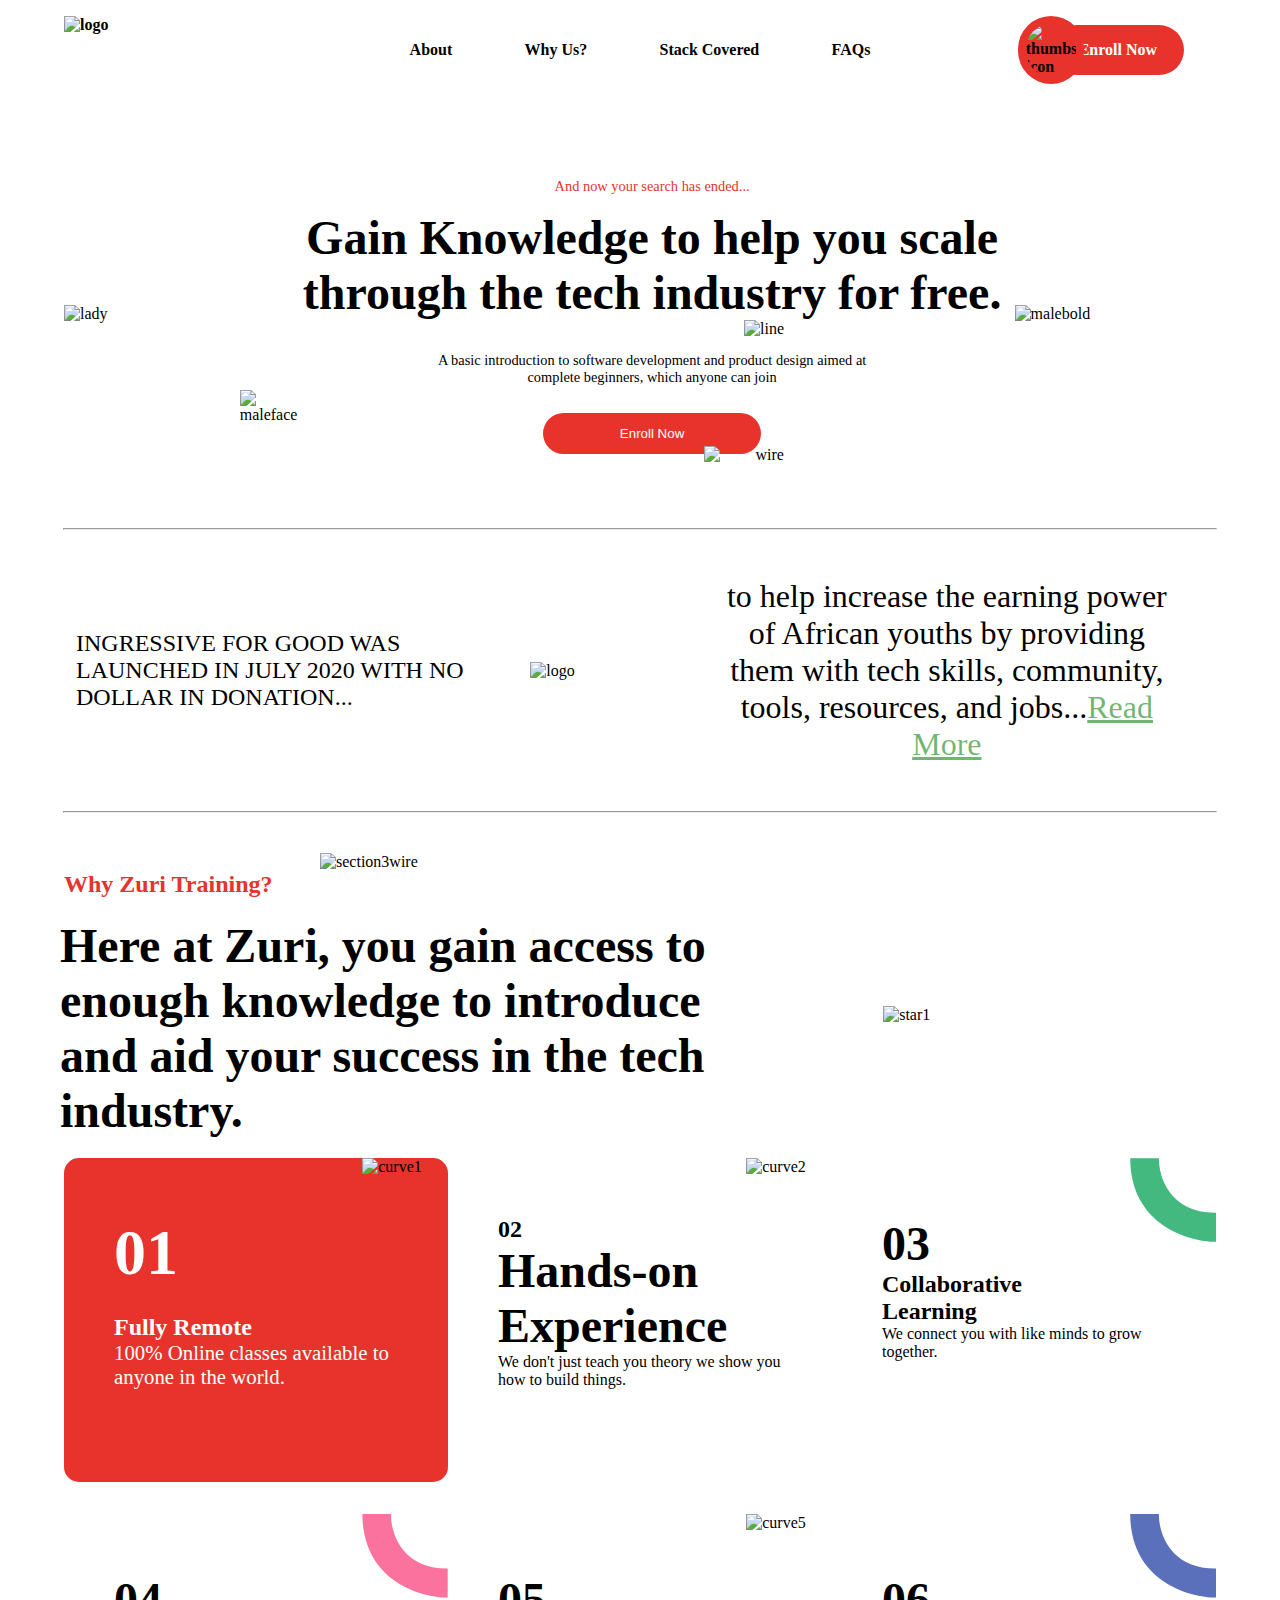
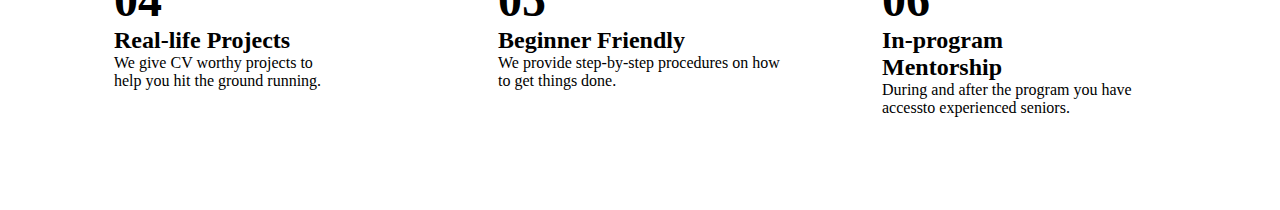
==== index.html @ b6eceb42 "modified folder structure" ====
<!DOCTYPE html>

<head>
    <title>Landing page</title>
    <link rel="stylesheet" href="style.css" />
</head>

<body>

    <header class="intro">
        <img src="logo.svg" alt="logo" class="zurilogo">
        <ul>
            <li>About</li>
            <li>Why Us?</li>
            <li>Stack Covered</li>
            <li>FAQs</li>
        </ul>

        <div class="but">
            <img src="thumbs.png" alt="thumbsup icon" class="thumbs">
            <a href="#">Enroll Now </a>
        </div>
    </header>
    <main>
        <div class="part2">
            <img src="./lady1.jpg" alt="lady" class="lady">
            <div class="mid2">
                <p class="p1">And now your search has ended...</p>
                <h1>Gain Knowledge to help you scale through the tech industry for free.</h1>
                <img src="line.svg" alt="line" class="line">
                <p>A basic introduction to software development and product design aimed at complete beginners, which
                    anyone can join</p>
                <button>Enroll Now</button>
                <div class="mid3">
                    <img src="./maleface.svg" alt="maleface" class="face">
                    <img src="./section1wire.svg" alt="wire" class="sect1wire">
                </div>
            </div>

            <img src="../malebold1.jpg" alt="malebold" class="male">
        </div>
    </main>

    <section>
        <div class="part3">
            <hr>
            <div class="mid4">
                <p class="Ingressive">Ingressive for good was launched in July 2020 with no dollar in donation... </p>
                <img src="./ingresive.jpg" alt="logo" class="logo">
                <p class="para">to help increase the earning power of African youths by providing them with tech skills,
                    community, tools, resources, and jobs...<a href="#">Read More</a></p>
            </div>
            <hr>
        </div>

    </section class="sec3">
    <img src="./section3wire.svg" alt="section3wire" class="sec3wire">
    <div class="why">
        <div class="head">
            <h2>Why Zuri Training?</h2>
            <h1>Here at Zuri, you gain access to enough knowledge to introduce and aid your success in the tech
                industry.
        </div>

        <img src="./Star.jpg" alt="star1" class="star">
    </div>


    <div class="card">
        <div class="card1">
                <img src="./curve1.png" alt="curve1" class="curve">
                <div class="container1">
                    <h1><b>01</b></h1>
                    <h2>Fully Remote</h2>
                    <p>100% Online classes available to anyone in the world.</p>
                </div>
        </div>


        <div class="card2">
            <div>
                <img src="./curve.svg" alt="curve2" class="curve">
                <div class="container">
                    <h2><b>02</b></h2>
                    <h1>Hands-on Experience</h1>
                    <p>We don't just teach you theory we show you how to build things.
                </div>
            </div>
        </div>

        <div class="card3">
            <div>
                <div>
                    <img src="./curve3.svg" alt="curve3" class="curve3" >
                   <div>
                       <div class="container">
                           <h1><b>03</b></h1>
                           <h2>Collaborative Learning</h2>
                           <p>We connect you with like minds to grow together.</p>
                       </div> 
                   </div>
                </div>
            </div>
        </div>
    </div>

    <div class="cards">
        <div class="card4">
            <div>
                <img src="./curve4.svg" alt="curve4" class="curve4" >
                <div class="container">
                    <h1><b>04</b></h1>
                    <h2>Real-life Projects </h2>
                    <p>We give CV worthy projects to help you hit the ground running.</p>
                </div>
            </div>
        </div>

        <div class="card5">
            <div>
                <img src="./curve5.svg" alt="curve5" class="curve5">
                <div class="container">
                    <h1><b>05</b></h1>
                    <h2>Beginner Friendly</h2>
                    <p>We provide step-by-step procedures on how to get things done.</p>
            </div>
            </div>
        </div>
        <div class="card6">
            <div>
                <img src="./curve6.svg" alt="curve6" class="curve6">
                <div class="container">
                    <h1><b>06</b></h1>
                    <h2>In-program Mentorship</h2>
                    <p>During and after the program you have accessto experienced seniors.
                </div>
            </div>
        </div>
    </div>
    </section>
</body>
</html>
---- style.css ----
* {
    margin: 0;
    padding: 0;
}

@font-face {
    font-family: graphik;
    src: url(./font/GraphikLight.otf);

}

@font-face {
    font-family: graphikbold;
    src: url(./font/GraphikMedium.otf);
}



body {
    font-family: graphik;
}


.intro {
    width: 90%;
    margin: auto;
    display: flex;
    justify-content: space-between;
    padding: 1em;
    font-weight: 900;
}

.zurilogo {
    width: 20%;
}

.intro ul {
    width: 40%;
    list-style-type: none;
    display: flex;
    justify-content: space-between;
    margin: auto;

}

.but {
    width: 20%;
    display: flex;
}

.but img {
    width: 50px;
    background-color: #E7332B;
    border-radius: 40px;
    padding: 0.5em;
    margin: auto;
    margin-right: -4em;
    z-index: 1;
}


.thumbs {
    width: 20%;
}

.but a {
    width: 100px;
    margin: auto;
    text-decoration: none;
    background-color: #E7332B;
    color: white;
    border-radius: 30px;
    padding: 1em;
    text-align: center;
}

main {
    width: 90%;
    margin: auto;
}

.part2 {
    width: 100%;
    display: flex;
    justify-content: space-between;
    padding-top: 4em;


}

.lady {
    width: 28%;
    margin: auto;
}

.mid2 {
    width: 90%;
    font-family: graphik;
    font-weight: 100;
    text-align: center;
    margin: auto;
}

.mid2 .p1 {
    color: #E7332B;
    margin-bottom: 1em;
}

h1 {
    font-family: graphikbold;
    font-size: 3em;

}

.mid2 .line {
    width: 30%;
    margin-left: 14em;
}

.mid2 p {
    width: 60%;
    margin: auto;
    margin-top: 1em;
    font-size: 90%;

}

.face {
    width: 10%;
}

.mid3 {
    width: 80%;
    display: flex;
    justify-content: space-between;
    margin-left: -50px;
    margin-right: 50px;
    margin-top: -4em;

}

button {
    width: 30%;
    padding: 1em;
    background-color: #E7332B;
    border: none;
    color: white;
    border-radius: 2em;
    margin-top: 2em;
}

.sect1wire {
    width: 20%;
    margin-left: -3em;
    margin-top: 3.5em;

}

.male {
    width: 25%;
    margin: auto;
}

.part3 {
    width: 100%;
    margin-top: 4em;
}

hr {
    width: 90%;
    margin: auto;
    color: rgba(128, 128, 128, 0.788);
}

.part3 .mid4 {
    width: 90%;
    display: flex;
    justify-content: space-between;
    margin: auto;
}

.Ingressive {
    width: 60%;
    text-transform: uppercase;
    font-family: graphikbold;
    font-size: 1.5em;
    margin-top: 2em;
    padding: 0.5em;
    margin: auto;
}

.logo {
    width: 20%;
    margin: auto;
}

.mid4 .para {
    width: 60%;
    font-family: graphiklight;
    font-size: 2em;
    margin-top: 2em;
    margin: auto;
    text-align: center;
    padding: 1.5em;

}

.mid4 a {
    color: rgba(0, 128, 0, 0.568);
}

.sec3 {
    width: 90%;
    margin: auto;
}

.sec3wire {
    width: 9%;
    margin-left: 20em;
    margin-top: 2.5em;
}

.why {
    width: 90%;
    display: flex;
    justify-content: space-between;
    margin: auto;
}

.head {
    width: 85%;
}

.head h2 {
    color: #E7332B;
    margin: auto;

}

.head h1 {
    width: 68%;
    margin: auto;
    margin-left: -0.5em;
    padding: 20px;
    font-size: 300%;
    font-family: graphikbold;

}

.star {
    width: 15%;
    margin: auto;
    margin-left: -15em;
    padding: 5em;
}

.card {
    width: 90%;
    margin: auto;
    display: flex;
    justify-content: space-between;
    border: none;
    background: rgb(255, 253, 245) linear-gradient 180deg, rgba(255, 244, 240, 0), #fff4f0 17.19%, #fff4f0 84.37%, rgba(255, 244, 240, 0);
}

/* .card > div{
    width:40%;
    padding:1em;
}
 */
 
.card img {
    width: 30%;
    float: right;
    position: relative; 
    top:-58px;
    right:-48px;
}

.card1 {
    width: 30%;
    border: 1px solid black;
    background-color: #E7332B;
    border-radius: 15px;
    border: none;
    padding:58px 48px 93px 50px;

}

.card2 {
    width: 30%;
    border: 1px solid black;
    background-color: white;
    border-radius: 15px;
    border: none;
    padding:58px 48px 93px 50px;


}

.card3 {
    width: 30%;
    border: 1px solid black;
    background-color: white;
    border-radius: 15px;
    border: none;
    padding:58px 48px 93px 50px;



}

.cards{
    width: 90%;
    margin: auto;
    margin-top: 2em;
    display: flex;
    justify-content: space-between;
    border: none;
    background: rgb(255, 253, 245) linear-gradient 180deg, rgba(255, 244, 240, 0), #fff4f0 17.19%, #fff4f0 84.37%, rgba(255, 244, 240, 0);
}

.cards img {
    width: 30%;
    float: right;
    position: relative; 
    top:-58px;
    right:-48px;
}

.card4 {
    width: 30%;
    border: 1px solid black;
    background-color: white;
    border-radius: 15px;
    border: none;
    padding:58px 48px 93px 50px;
}

.card5 {
    width: 30%;
    border: 1px solid black;
    background-color: white;
    border-radius: 15px;
    border: none;
    padding:58px 48px 93px 50px;

}

.card6 {
    width: 30%;
    border: 1px solid black;
    background-color: white;
    border-radius: 15px;
    border: none;
    padding:58px 48px 93px 50px;

}


.container1 {
    color: white;
}

.container1 h1 {
    font-size: 4em;
    margin: auto;
}

.container1 h2 {
    margin-top: 1em;
}

.container1 p {
    font-family:graphikmedium;
    margin-top:1em;
    font-size: 1.3em;
    margin: auto;
}
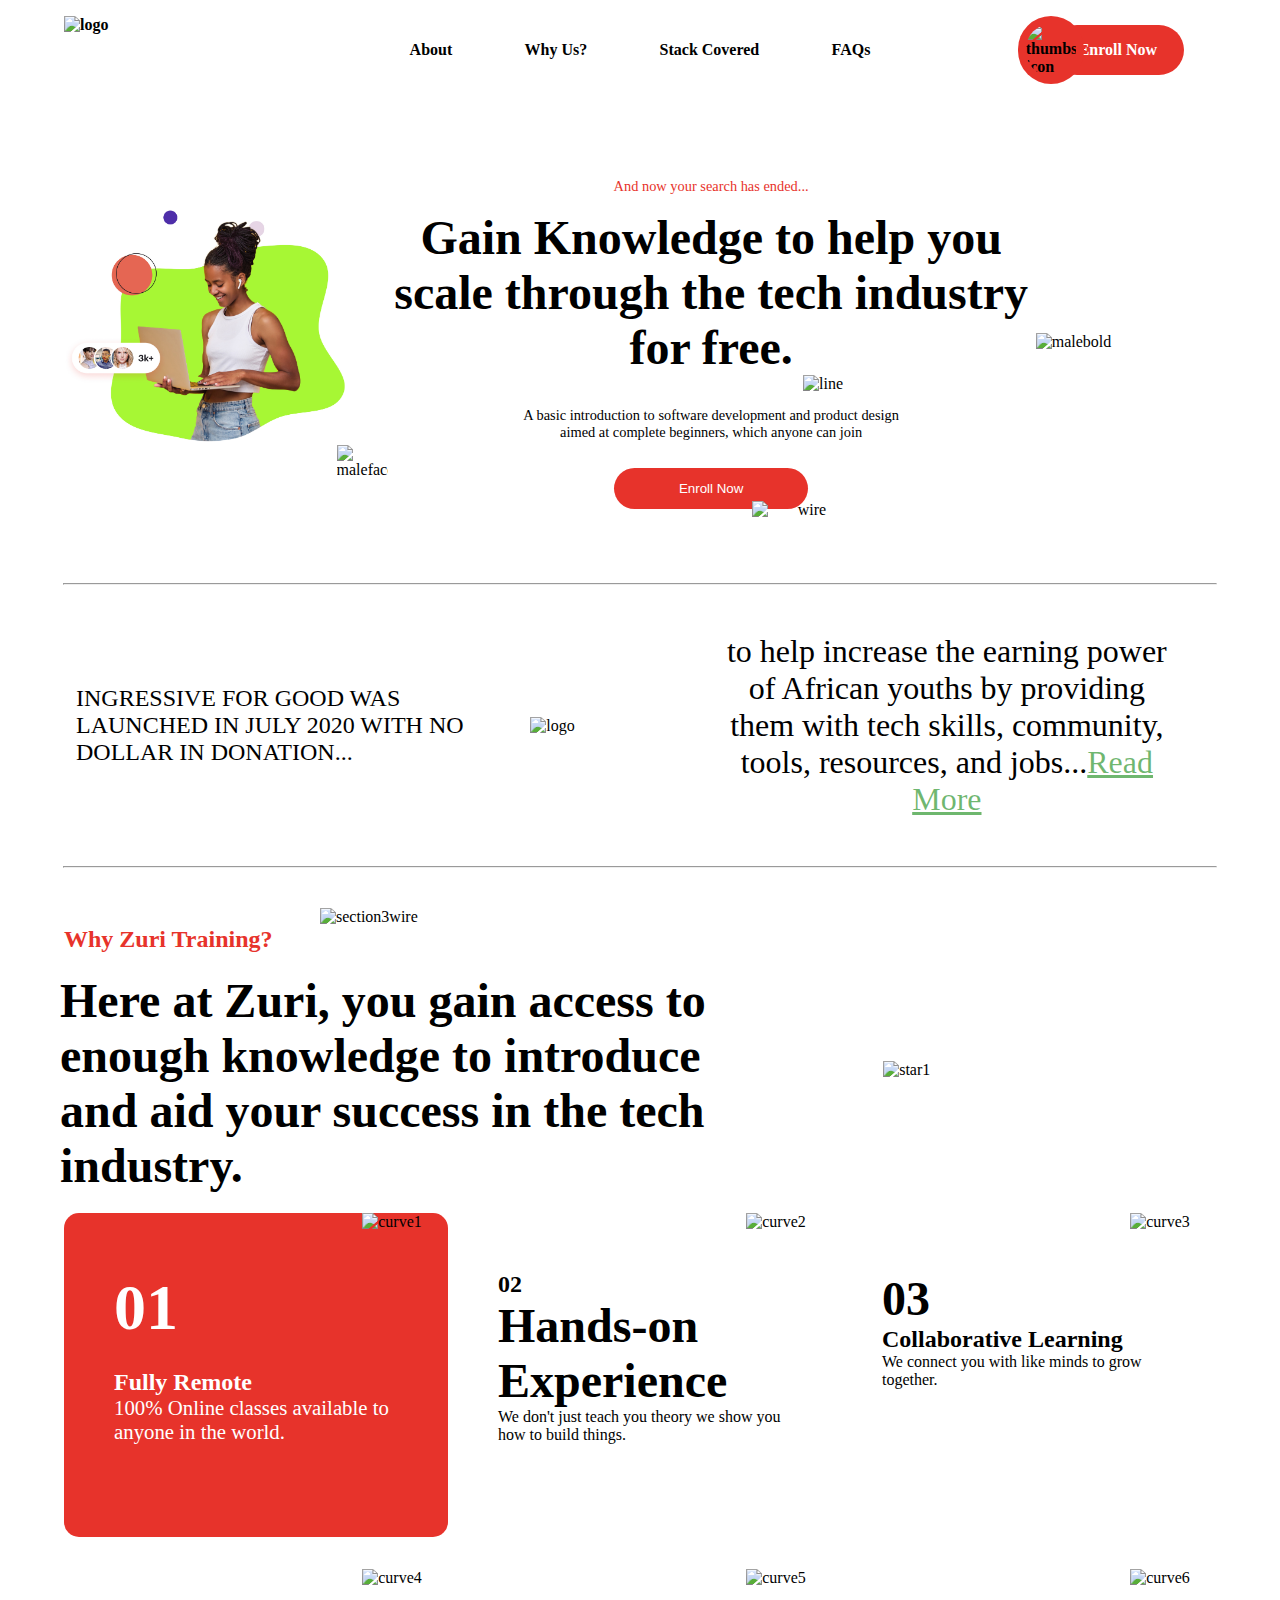
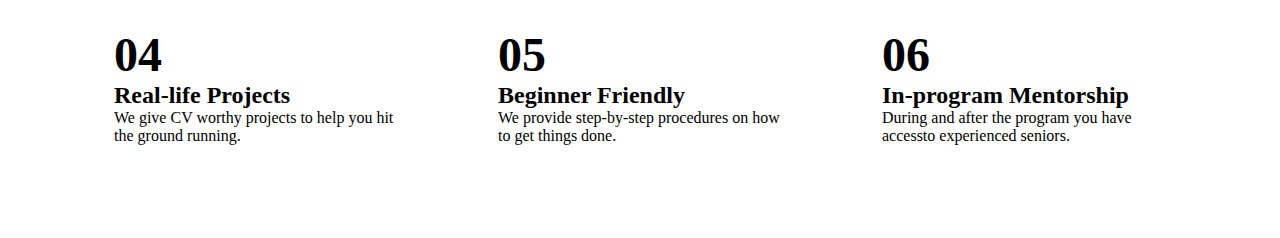
==== commit 657edac4: "edited file structure" ====
--- a/index.html
+++ b/index.html
@@ -8,7 +8,7 @@
 <body>
 
     <header class="intro">
-        <img src="logo.svg" alt="logo" class="zurilogo">
+        <img src="./zuri_files/logo.svg" alt="logo" class="zurilogo">
         <ul>
             <li>About</li>
             <li>Why Us?</li>
@@ -17,27 +17,27 @@
         </ul>
 
         <div class="but">
-            <img src="thumbs.png" alt="thumbsup icon" class="thumbs">
+            <img src="/zuri_files/thumbs.png" alt="thumbsup icon" class="thumbs">
             <a href="#">Enroll Now </a>
         </div>
     </header>
     <main>
         <div class="part2">
-            <img src="./lady1.jpg" alt="lady" class="lady">
+            <img src="./Zuri_files/lady1.jpg" alt="lady" class="lady">
             <div class="mid2">
                 <p class="p1">And now your search has ended...</p>
                 <h1>Gain Knowledge to help you scale through the tech industry for free.</h1>
-                <img src="line.svg" alt="line" class="line">
+                <img src="./zuri_files/line.svg" alt="line" class="line">
                 <p>A basic introduction to software development and product design aimed at complete beginners, which
                     anyone can join</p>
                 <button>Enroll Now</button>
                 <div class="mid3">
-                    <img src="./maleface.svg" alt="maleface" class="face">
-                    <img src="./section1wire.svg" alt="wire" class="sect1wire">
+                    <img src="./zuri_files/maleface.svg" alt="maleface" class="face">
+                    <img src="./zuri_files/section1wire.svg" alt="wire" class="sect1wire">
                 </div>
             </div>
 
-            <img src="../malebold1.jpg" alt="malebold" class="male">
+            <img src="./zuri_files/malebold1.jpg" alt="malebold" class="male">
         </div>
     </main>
 
@@ -46,7 +46,7 @@
             <hr>
             <div class="mid4">
                 <p class="Ingressive">Ingressive for good was launched in July 2020 with no dollar in donation... </p>
-                <img src="./ingresive.jpg" alt="logo" class="logo">
+                <img src="./zuri_files/ingresive.jpg" alt="logo" class="logo">
                 <p class="para">to help increase the earning power of African youths by providing them with tech skills,
                     community, tools, resources, and jobs...<a href="#">Read More</a></p>
             </div>
@@ -54,7 +54,7 @@
         </div>
 
     </section class="sec3">
-    <img src="./section3wire.svg" alt="section3wire" class="sec3wire">
+    <img src="./zuri_files/section3wire.svg" alt="section3wire" class="sec3wire">
     <div class="why">
         <div class="head">
             <h2>Why Zuri Training?</h2>
@@ -62,13 +62,13 @@
                 industry.
         </div>
 
-        <img src="./Star.jpg" alt="star1" class="star">
+        <img src="./zuri_files/Star.jpg" alt="star1" class="star">
     </div>
 
 
     <div class="card">
         <div class="card1">
-                <img src="./curve1.png" alt="curve1" class="curve">
+                <img src="./zuri_files/curve1.png" alt="curve1" class="curve">
                 <div class="container1">
                     <h1><b>01</b></h1>
                     <h2>Fully Remote</h2>
@@ -79,7 +79,7 @@
 
         <div class="card2">
             <div>
-                <img src="./curve.svg" alt="curve2" class="curve">
+                <img src="./zuri_files/curve.svg" alt="curve2" class="curve">
                 <div class="container">
                     <h2><b>02</b></h2>
                     <h1>Hands-on Experience</h1>
@@ -91,7 +91,7 @@
         <div class="card3">
             <div>
                 <div>
-                    <img src="./curve3.svg" alt="curve3" class="curve3" >
+                    <img src="./zuri_files/curve3.svg" alt="curve3" class="curve3" >
                    <div>
                        <div class="container">
                            <h1><b>03</b></h1>
@@ -107,7 +107,7 @@
     <div class="cards">
         <div class="card4">
             <div>
-                <img src="./curve4.svg" alt="curve4" class="curve4" >
+                <img src="./zuri_files/curve4.svg" alt="curve4" class="curve4" >
                 <div class="container">
                     <h1><b>04</b></h1>
                     <h2>Real-life Projects </h2>
@@ -118,7 +118,7 @@
 
         <div class="card5">
             <div>
-                <img src="./curve5.svg" alt="curve5" class="curve5">
+                <img src="./zuri_files/curve5.svg" alt="curve5" class="curve5">
                 <div class="container">
                     <h1><b>05</b></h1>
                     <h2>Beginner Friendly</h2>
@@ -128,7 +128,7 @@
         </div>
         <div class="card6">
             <div>
-                <img src="./curve6.svg" alt="curve6" class="curve6">
+                <img src="./zuri_files/curve6.svg" alt="curve6" class="curve6">
                 <div class="container">
                     <h1><b>06</b></h1>
                     <h2>In-program Mentorship</h2>
--- a/style.css
+++ b/style.css
@@ -5,13 +5,13 @@
 
 @font-face {
     font-family: graphik;
-    src: url(./font/GraphikLight.otf);
+    src: url(./zuri_files/font/GraphikLight.otf);
 
 }
 
 @font-face {
     font-family: graphikbold;
-    src: url(./font/GraphikMedium.otf);
+    src: url(./zuri_files/font/GraphikMedium.otf);
 }
 
 
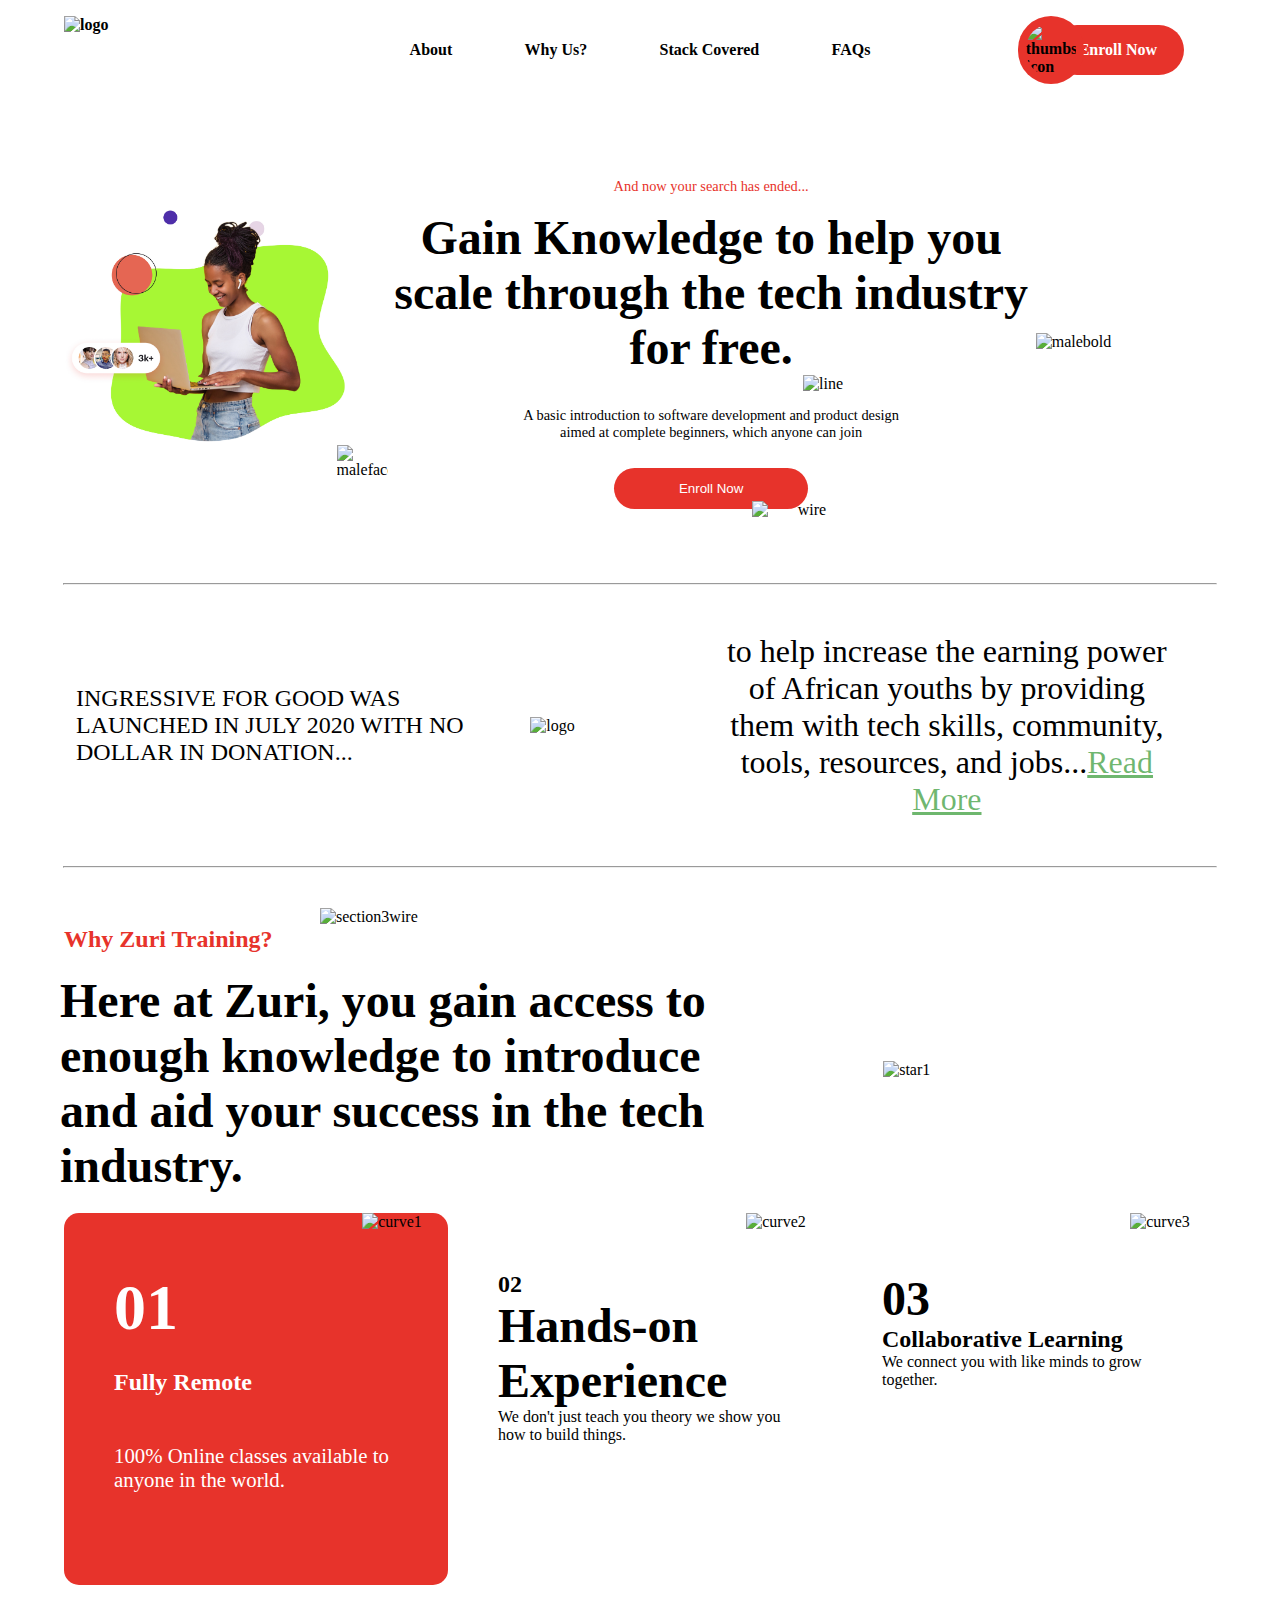
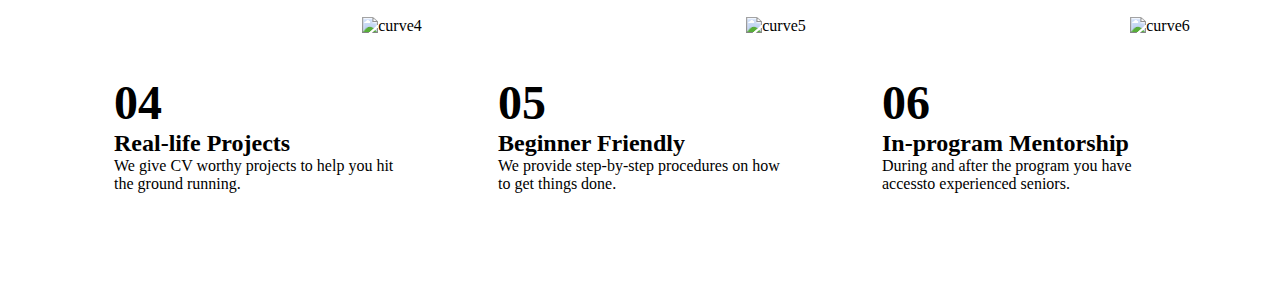
==== commit 1b2f9373: "New Update" ====
--- a/index.html
+++ b/index.html
@@ -17,7 +17,7 @@
         </ul>
 
         <div class="but">
-            <img src="/zuri_files/thumbs.png" alt="thumbsup icon" class="thumbs">
+            <img src="./zuri_files/thumbs.png" alt="thumbsup icon" class="thumbs">
             <a href="#">Enroll Now </a>
         </div>
     </header>
@@ -139,4 +139,4 @@
     </div>
     </section>
 </body>
-</html>+</html> --- a/style.css
+++ b/style.css
@@ -6,7 +6,6 @@
 @font-face {
     font-family: graphik;
     src: url(./zuri_files/font/GraphikLight.otf);
-
 }
 
 @font-face {
@@ -354,9 +353,7 @@
     border-radius: 15px;
     border: none;
     padding:58px 48px 93px 50px;
-
-}
-
+}
 
 .container1 {
     color: white;
@@ -364,18 +361,21 @@
 
 .container1 h1 {
     font-size: 4em;
-    margin: auto;
 }
 
 .container1 h2 {
     margin-top: 1em;
+    margin-bottom: 2em;
 }
 
 .container1 p {
     font-family:graphikmedium;
-    margin-top:1em;
+    margin-top:2em;
     font-size: 1.3em;
     margin: auto;
 }
-
-
+  
+
+
+
+
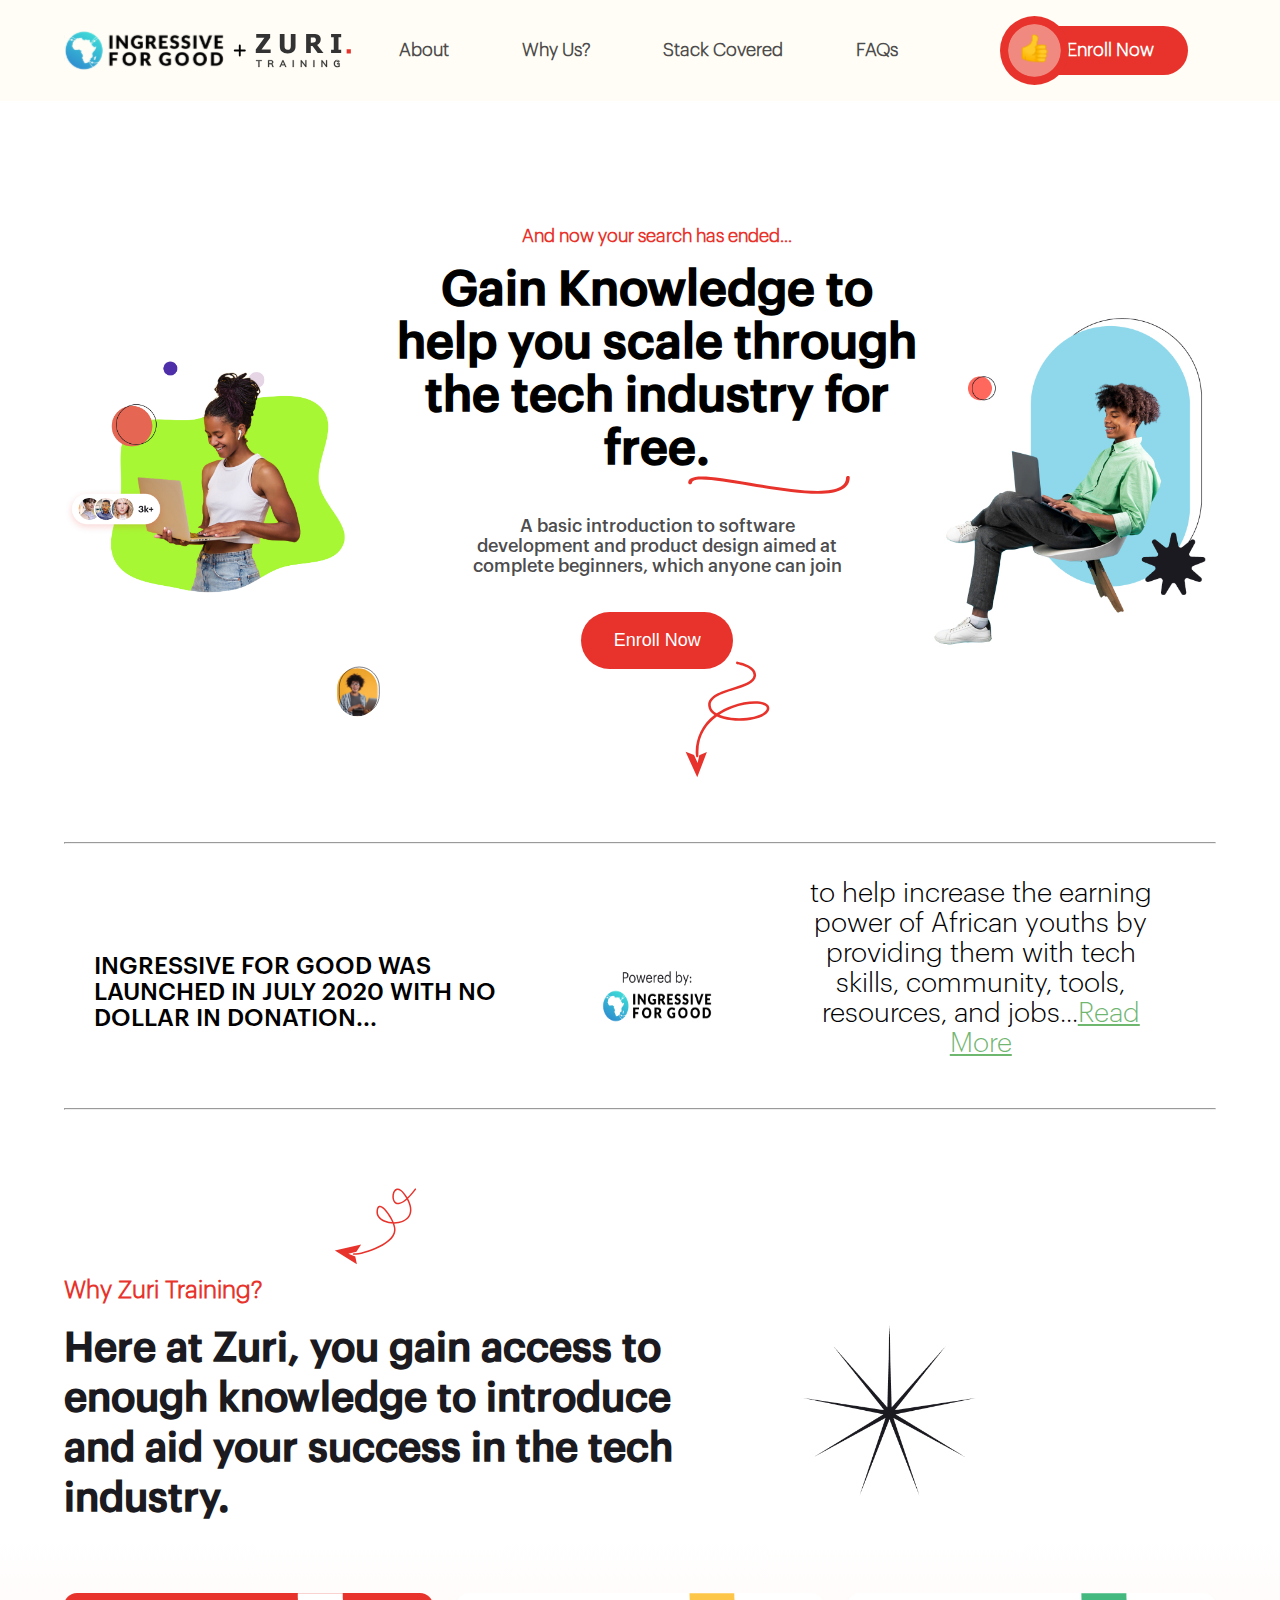
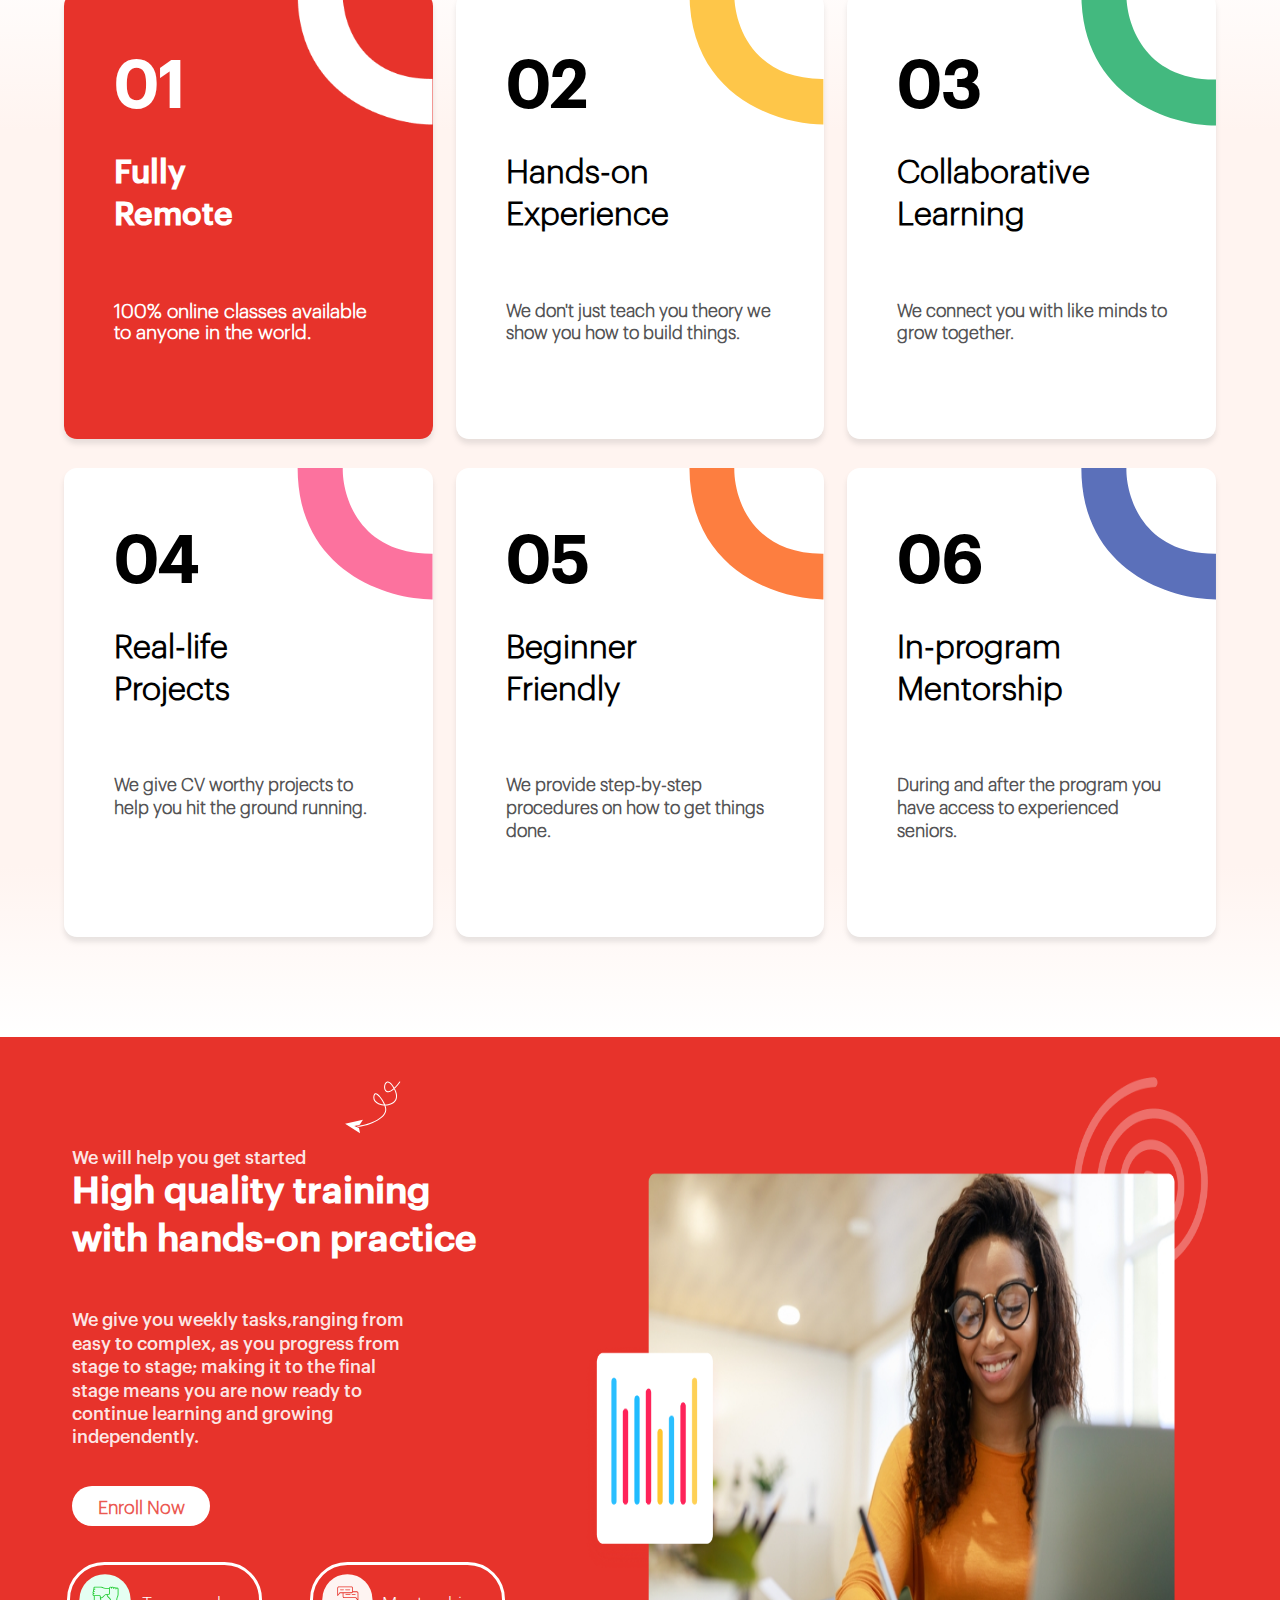
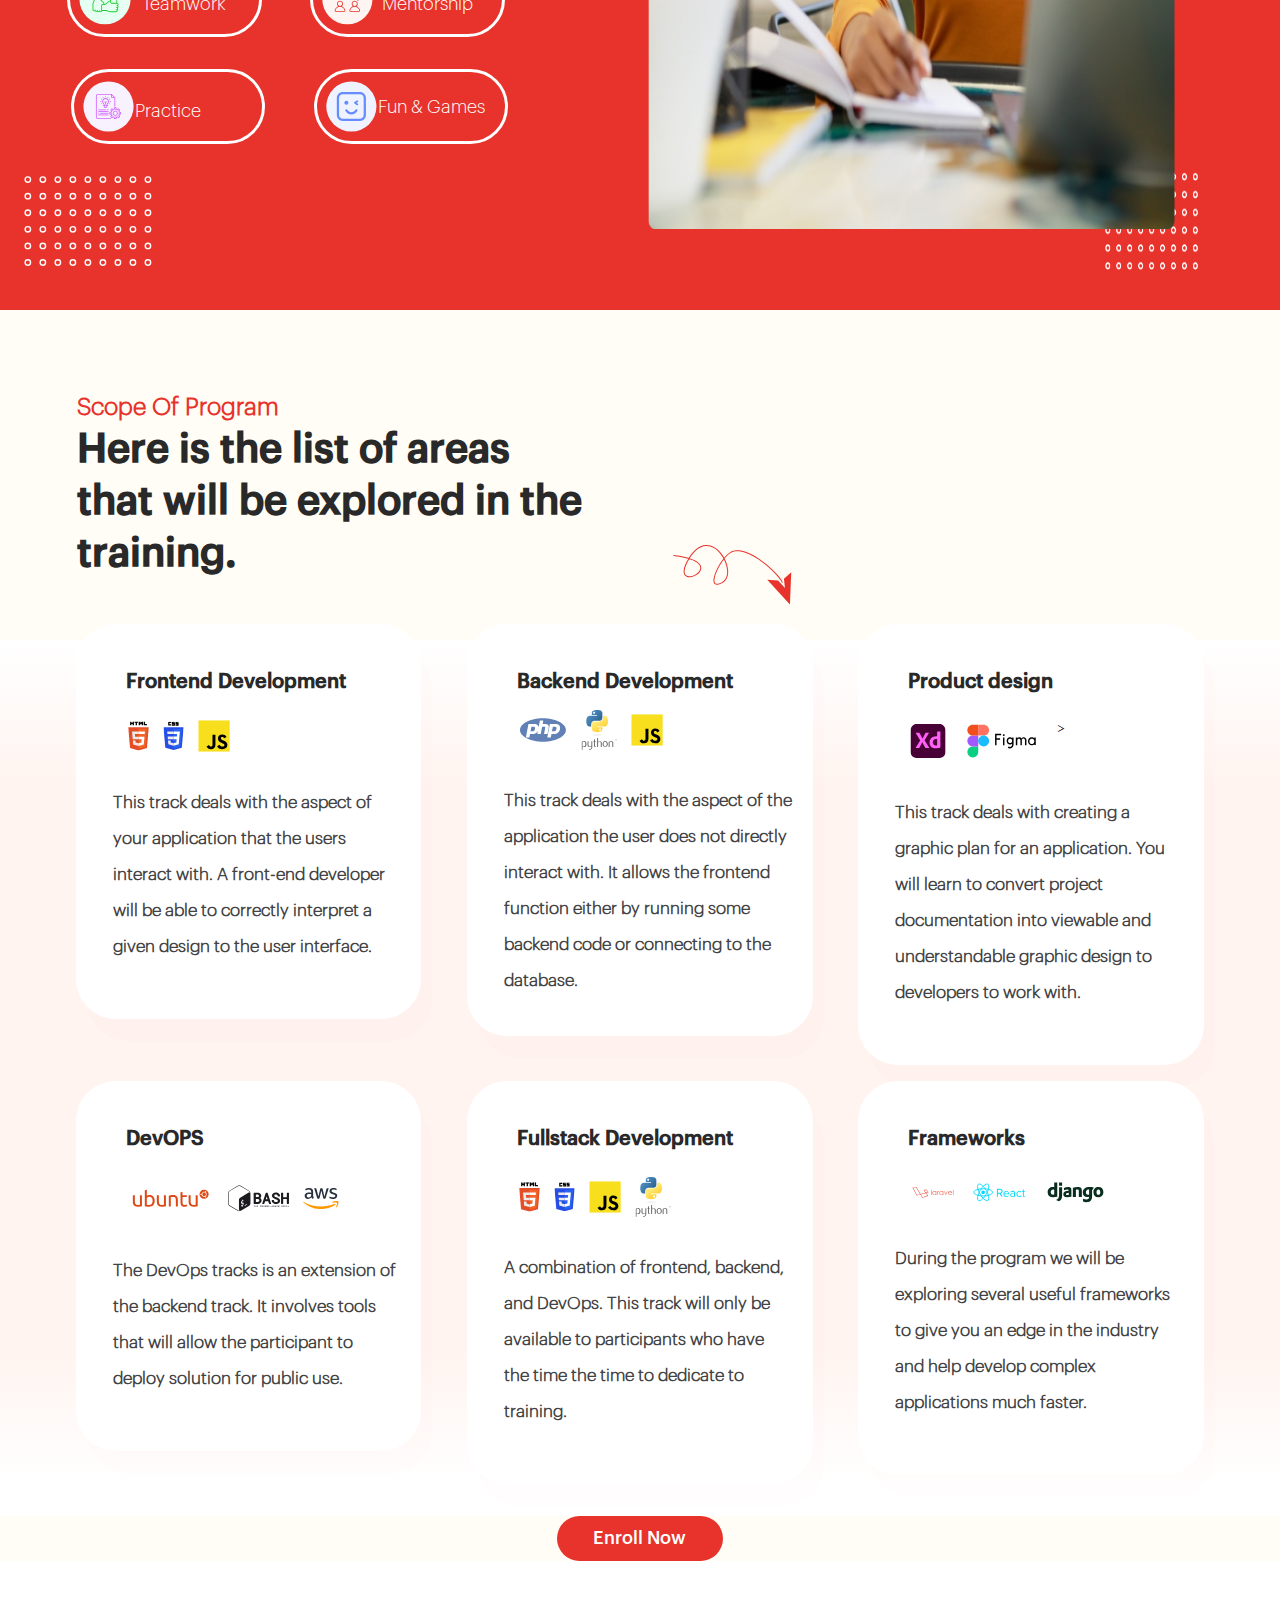
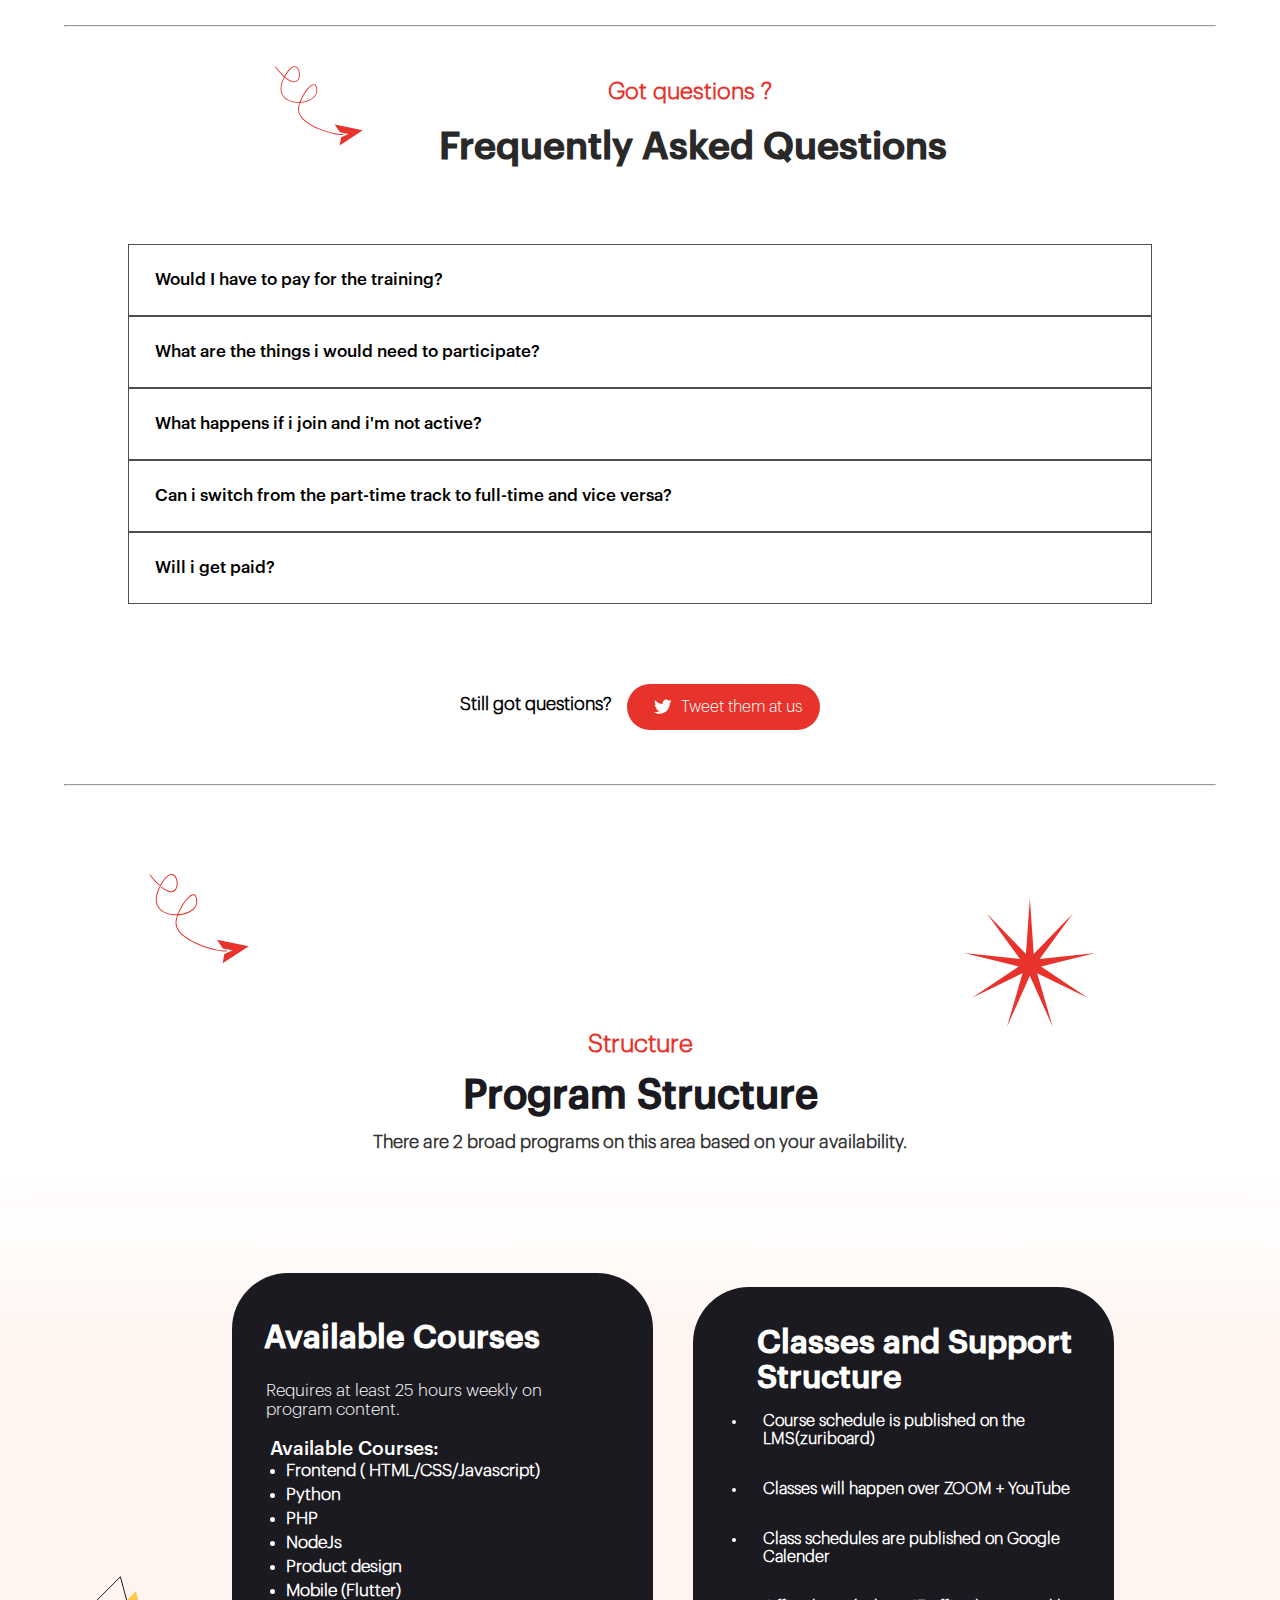
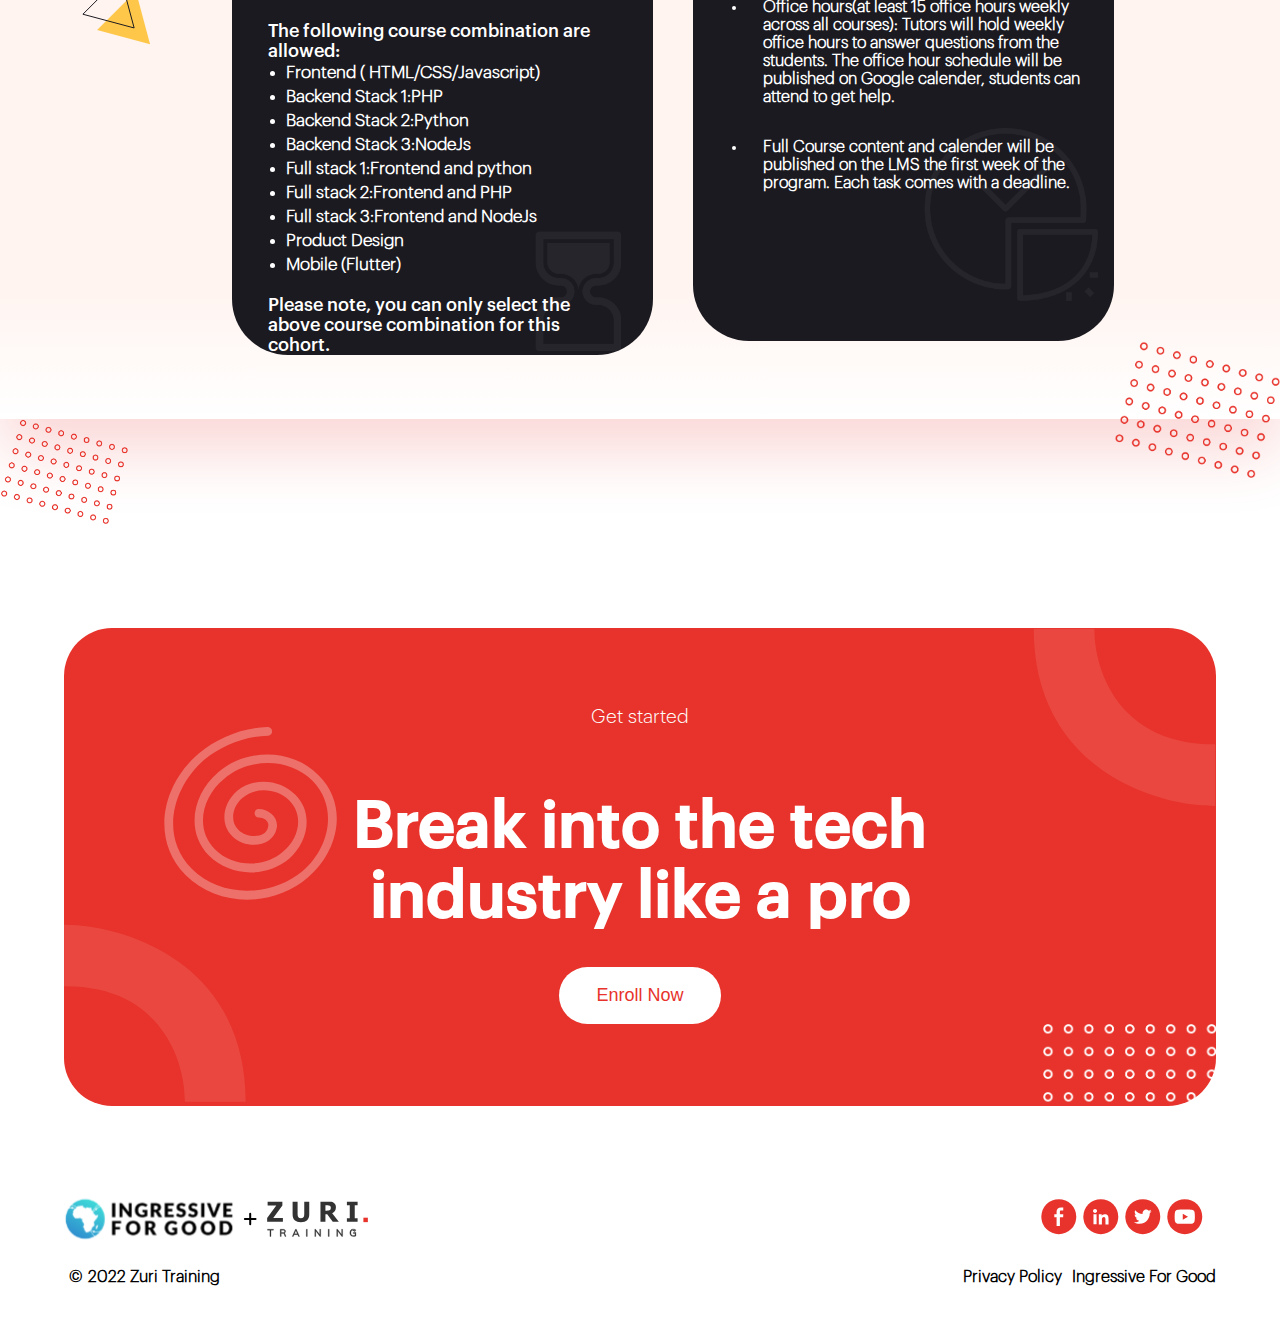
==== commit 84b83856: "updated code" ====
--- a/index.html
+++ b/index.html
@@ -1,142 +1,493 @@
 <!DOCTYPE html>
-
+<html>
 <head>
-    <title>Landing page</title>
+    <title>Zuri.</title>
     <link rel="stylesheet" href="style.css" />
 </head>
-
 <body>
-
     <header class="intro">
-        <img src="./zuri_files/logo.svg" alt="logo" class="zurilogo">
+        <img src="./Zuri_files/logo.svg" alt="logo" class="zurilogo">
         <ul>
-            <li>About</li>
-            <li>Why Us?</li>
-            <li>Stack Covered</li>
-            <li>FAQs</li>
+            <li>
+                <a href="#about">About</a>
+            </li>
+            <li>
+                <a href="#why">Why Us?</a>
+            </li>
+            <li>
+                <a href="#stacks">Stack Covered</a>
+            </li>
+            <li>
+                <a href="#faqz">FAQs</a>
+            </li>
         </ul>
 
         <div class="but">
-            <img src="./zuri_files/thumbs.png" alt="thumbsup icon" class="thumbs">
-            <a href="#">Enroll Now </a>
-        </div>
+            <img src="./Zuri_files/thumbs.png" alt="thumbsup icon" class="thumbs"><a href="reg.html">Enroll Now</a>
+        </div>  
     </header>
     <main>
         <div class="part2">
+
             <img src="./Zuri_files/lady1.jpg" alt="lady" class="lady">
             <div class="mid2">
                 <p class="p1">And now your search has ended...</p>
                 <h1>Gain Knowledge to help you scale through the tech industry for free.</h1>
-                <img src="./zuri_files/line.svg" alt="line" class="line">
+                <img src="./Zuri_files/line.svg" alt="line" class="line">
                 <p>A basic introduction to software development and product design aimed at complete beginners, which
                     anyone can join</p>
-                <button>Enroll Now</button>
+                <button>
+                   <a href="reg.html">Enroll Now</a>
+                </button>
+
                 <div class="mid3">
-                    <img src="./zuri_files/maleface.svg" alt="maleface" class="face">
-                    <img src="./zuri_files/section1wire.svg" alt="wire" class="sect1wire">
-                </div>
-            </div>
-
-            <img src="./zuri_files/malebold1.jpg" alt="malebold" class="male">
+                    <img src="./Zuri_files/maleface.svg" alt="maleface" class="face">
+                    <img src="./Zuri_files/section1wire.svg" alt="wire" class="sect1wire">
+                </div>
+            </div>
+
+            <img src="./Zuri_files/male1.jpg" alt="malebold" class="male">
         </div>
     </main>
 
     <section>
-        <div class="part3">
+        <div class="part3" id="about">
             <hr>
             <div class="mid4">
                 <p class="Ingressive">Ingressive for good was launched in July 2020 with no dollar in donation... </p>
-                <img src="./zuri_files/ingresive.jpg" alt="logo" class="logo">
+                <img src="./Zuri_files/ingresive.jpg" alt="logo" class="logo">
                 <p class="para">to help increase the earning power of African youths by providing them with tech skills,
                     community, tools, resources, and jobs...<a href="#">Read More</a></p>
             </div>
             <hr>
         </div>
 
-    </section class="sec3">
-    <img src="./zuri_files/section3wire.svg" alt="section3wire" class="sec3wire">
-    <div class="why">
-        <div class="head">
-            <h2>Why Zuri Training?</h2>
-            <h1>Here at Zuri, you gain access to enough knowledge to introduce and aid your success in the tech
-                industry.
-        </div>
-
-        <img src="./zuri_files/Star.jpg" alt="star1" class="star">
-    </div>
-
-
-    <div class="card">
-        <div class="card1">
-                <img src="./zuri_files/curve1.png" alt="curve1" class="curve">
+    </section>
+
+    <section id="why">
+        <img src="./Zuri_files/section3wire.svg" alt="section3wire" id="why" class="sec3wire">
+
+        <div class="why">
+            <div class="head">
+                <h2>Why Zuri Training?</h2>
+                <p>Here at Zuri, you gain access to enough knowledge to introduce and aid your success in the tech
+                    industry.</p>
+            </div>
+
+            <img src="./Zuri_files/Star.jpg" alt="star-img" class="star">
+        </div>
+    </section>
+
+
+    <section class="card-container">
+        <div class="card">
+
+            <div class="card1">
+                <img src="./Zuri_files/curve1.png" alt="curve1" class="curve">
                 <div class="container1">
                     <h1><b>01</b></h1>
-                    <h2>Fully Remote</h2>
-                    <p>100% Online classes available to anyone in the world.</p>
-                </div>
-        </div>
-
-
-        <div class="card2">
-            <div>
-                <img src="./zuri_files/curve.svg" alt="curve2" class="curve">
+                    <h2>Fully<br> Remote</h2>
+                    <p>100% online classes available to anyone in the world.</p>
+                </div>
+            </div>
+
+
+            <div class="card2">
+                <img src="./Zuri_files/curve.svg" alt="curve2" class="curve">
                 <div class="container">
-                    <h2><b>02</b></h2>
-                    <h1>Hands-on Experience</h1>
-                    <p>We don't just teach you theory we show you how to build things.
-                </div>
-            </div>
-        </div>
-
-        <div class="card3">
-            <div>
-                <div>
-                    <img src="./zuri_files/curve3.svg" alt="curve3" class="curve3" >
-                   <div>
-                       <div class="container">
-                           <h1><b>03</b></h1>
-                           <h2>Collaborative Learning</h2>
-                           <p>We connect you with like minds to grow together.</p>
-                       </div> 
-                   </div>
-                </div>
-            </div>
-        </div>
-    </div>
-
-    <div class="cards">
-        <div class="card4">
-            <div>
-                <img src="./zuri_files/curve4.svg" alt="curve4" class="curve4" >
+                    <h1><b>02</b></h1>
+                    <h2>Hands-on Experience</h2>
+                    <p>We don't just teach you theory we show you how to build things.</p>
+                </div>
+            </div>
+
+
+            <div class="card3">
+                <img src="./Zuri_files/curve3.svg" alt="curve3" class="curve3">
+                <div class="container">
+                    <h1><b>03</b></h1>
+                    <h2>Collaborative Learning</h2>
+                    <p>We connect you with like minds to grow together.</p>
+                </div>
+            </div>
+
+        </div>
+
+
+        <div class="cards">
+            <div class="card4">
+                <img src="./Zuri_files/curve4.svg" alt="curve4" class="curve4">
                 <div class="container">
                     <h1><b>04</b></h1>
-                    <h2>Real-life Projects </h2>
+                    <h2>Real-life<br> Projects </h2>
                     <p>We give CV worthy projects to help you hit the ground running.</p>
                 </div>
             </div>
-        </div>
-
-        <div class="card5">
-            <div>
-                <img src="./zuri_files/curve5.svg" alt="curve5" class="curve5">
+
+            <div class="card5">
+                <img src="./Zuri_files/curve5.svg" alt="curve5" class="curve5">
                 <div class="container">
                     <h1><b>05</b></h1>
-                    <h2>Beginner Friendly</h2>
+                    <h2>Beginner<br> Friendly</h2>
                     <p>We provide step-by-step procedures on how to get things done.</p>
-            </div>
-            </div>
-        </div>
-        <div class="card6">
-            <div>
-                <img src="./zuri_files/curve6.svg" alt="curve6" class="curve6">
+                </div>
+            </div>
+
+            <div class="card6">
+                <img src="./Zuri_files/curve6.svg" alt="curve6" class="curve6">
                 <div class="container">
                     <h1><b>06</b></h1>
                     <h2>In-program Mentorship</h2>
-                    <p>During and after the program you have accessto experienced seniors.
-                </div>
-            </div>
-        </div>
+                    <p>During and after the program you have access to experienced seniors.</p>
+                </div>
+            </div>
+        </div>
+    </section>
+
+    <section class="red-bg">
+        <div class="get-started">
+            <div>
+                <div class="wire-5">
+                    <img src="./Zuri_files/section5wire.svg" alt="sectionwire" class="wire5">
+                </div>
+                <p>We will help you get started</p>
+                <h1>High quality training with hands-on practice</h1>
+                <p class="p-red3">We give you weekly tasks,ranging from easy to complex, as you progress from stage to
+                    stage;
+                    making it to the final stage means you are now ready to continue learning and growing independently.
+                </p>
+                <div>
+                    <button class="b-enrol">
+                    <p class="p-enrol">Enroll Now</p>
+                    </button>
+                </div>
+                <div class="root1">
+                    <button class="but-teamwork">
+                        <img src="./Zuri_files/hand.svg" alt="hand" class="hand">
+                        <p class="p-teamwork">Teamwork</p>
+                    </button>
+
+
+
+                    <button class="but-mentorship">
+                        <img src="./Zuri_files/mentor.svg" alt="mentor" class="mentor">
+                        <p class="mentorship">Mentorship</p>
+                    </button>
+                </div>
+
+                <div class="root2">
+                    <button class="but-practice">
+                        <img src="./Zuri_files/practice.svg" alt="practice" class="practice">
+                        <p class="p-practice">Practice</p>
+                    </button>
+
+
+
+                    <button class="but-fun">
+                        <img src="./Zuri_files/games.svg" alt="games" class="fun">
+                        <p class="p-fun">Fun & Games</p>
+                    </button>
+                </div>
+
+                <div class="dot">
+                    <img src="./Zuri_files/dotsection5.svg" alt="dot" class="dot">
+                </div>
+            </div>
+            <img src="./Zuri_files/./section5-image.png" alt="smiling_girl" class="pen-girl" width="55%">
+        </div>
+    </section>
+
+    <section class="section6">
+        <div class="container6">
+            <div class="sec6" id="stacks">
+                <p class="scope">Scope Of Program</p>
+                <p> Here is the list of areas that will be explored in the training.</p>
+            </div>
+            <div>
+                <img src="./Zuri_files/section6.svg" alt="wire" class="wire6">
+            </div>
+        </div>
+    </section>
+
+    <section class="cardz">
+        <div class="div-cards">
+            <div class="card7">
+                <p class="frontend">Frontend Development</p>
+                <div class="imgz">
+                    <img src="./Zuri_files/html.svg" alt="htmllogo" class="html" width="35px">
+                    <img src="./Zuri_files/css-3 logo.svg" alt="csslogo" class="css" width="35px">
+                    <img src="./Zuri_files/javascript logo.svg" alt="jslogo" class="javascript" width="46px">
+                </div>
+                <p>This track deals with the aspect of your application that the users interact with.
+                    A front-end developer will be able to correctly interpret a given design to the user
+                    interface.
+                </p>
+            </div>
+
+            <div class="card8">
+                <p class="back">Backend Development</p>
+                <div class="imgz">
+                    <img src="./Zuri_files/php2 logo.svg" alt="phplogo" class="php" width="62px">
+                    <img src="./Zuri_files/python-4 logo.svg" alt="pythonlogo" class="python" width="50px">
+                    <img src="./Zuri_files/javascript logo.svg" alt="javascriptlogo" class="javascript" width="46px">
+                </div>
+                <p>This track deals with the aspect of the application
+                    the user does not directly interact with. It allows the frontend function either by running some
+                    backend code or connecting to the database.
+                </p>
+            </div>
+
+            <div class="card9">
+                <p class="product">Product design</p>
+                <div class="imgz">
+                    <img src="./Zuri_files/adobe-xd logo.svg" alt="adobe-logo" class="adobe" width="50px">
+                    <img src="./Zuri_files/Figma logo.svg" alt="adobe-logo" class="figma" width="97px">>
+                </div>
+                <p>This track deals with creating a graphic plan for an application. You will learn to convert project
+                    documentation into viewable and understandable graphic design to developers to work with.</p>
+            </div>
+        </div>
+
+        <div class="box">
+            <div class="box1">
+                <p class="dev">DevOPS</p>
+                <div class="imgz">
+                    <img src="./Zuri_files/Ubuntu logo.svg" alt="Ubuntu-logo" class="ubuntu" width="100px">
+                    <img src="./Zuri_files/Bash logo.svg" alt="Bash-logo" class="bash" width="75px">
+                    <img src="./Zuri_files/aws logo.svg" alt="aws-logo" class="aws" width="50px">
+                </div>
+                <p>The DevOps tracks is an extension of the backend track. It involves
+                    tools that will allow the participant to deploy solution for public use.
+                </p>
+            </div>
+
+            <div class="box2">
+                <p class="full">Fullstack Development</p>
+                <div class="imgz">
+                    <img src="./Zuri_files/html.svg" alt="html-logo" class="html" width="35px">
+                    <img src="./Zuri_files/css-3 logo.svg" alt="css-logo" class="css" width="35px">
+                    <img src="./Zuri_files/javascript logo.svg" alt="javascript-logo" class="javascript" width="46px">
+                    <img src="./Zuri_files/python-4 logo.svg" alt="python-logo" class="python" width="50px">
+                </div>
+                <p>A combination of frontend, backend, and DevOps.
+                    This track will only be available to participants
+                    who have the time the time to dedicate to training.
+                </p>
+            </div>
+
+            <div class="box3">
+                <p class="frame">Frameworks</p>
+                <div class="imgz">
+                    <img src="./Zuri_files/Laravel logo.svg" alt="Laravel" class="laravel" width="60px">
+                    <img src="./Zuri_files/React logo.svg" alt="react-logo" class="react" width="75px">
+                    <img src="./Zuri_files/Django logo.svg" alt="django-logo" class="django" width="75px">
+                </div>
+                <p>During the program we will be exploring several useful frameworks to give you an
+                    edge in the industry and help develop complex applications much faster.
+                </p>
+            </div>
+    </section>
+    <div class="but-7">
+        <button class="b-enrol1">
+            <p class="p-enrol1">Enroll Now</p>
+        </button>
     </div>
-    </section>
+
+    <hr>
+    <section class="faqs">
+        <div>
+            <img src="./Zuri_files/section7wire.svg" alt="wire" class="sec7wire" width="28%">
+        </div>
+        <div class="faq" id="faqz">
+            <p class="got">Got questions ?</p>
+            <h2>Frequently Asked Questions</h2>
+        </div>
+    </section>
+
+    <section class="card-box">
+        <div class="div-box">
+            <p class="training">
+                Would I have to pay for the training?
+            </p>
+
+            <p class="participate">
+                What are the things i would need to participate?
+            </p>
+            <p class="active">
+                What happens if i join and i'm not active?
+            </p>
+            <p class="switch">
+                Can i switch from the part-time track to full-time and vice versa?
+            </p>
+            <p class="paid">
+                Will i get paid?
+            </p>
+        </div>
+    </section>
+
+    <section class="sec-twitter">
+        <div class="twit">
+            <div>
+                <p class="p-twit">Still got questions?</p>
+            </div>
+            <div>
+                <button class="tweet">
+                    <img src="./Zuri_files/twitter.svg" alt="twitter" class="twitter">
+                    <p class="p-tweet">Tweet them at us</p>
+                  </button>
+            </div>
+        </div>
+    </section>
+    <hr />
+
+    <section>
+        <div class="img8">
+            <div>
+                <img src="./Zuri_files/section7wire.svg" alt="sec8wire" width="50%" class="secwire8">
+            </div>
+
+            <div>
+                <img src="./Zuri_files/Star1.svg" alt="star" width="70%" class="star8">
+            </div>
+
+        </div>
+        <div class="heading8">
+            <p class="structure">Structure</p>
+            <p class="program8">Program Structure</p>
+            <p class="quest">There are 2 broad programs on this area based on your availability.</p>
+        </div>
+    </section>
+
+
+
+    <section class="sec9">
+        <div class="box9">
+            <img src="./Zuri_files/move.svg" alt="move.svg" class="move-img">
+            <div class="boxi">
+                <p class="available">
+                    Available Courses</p>
+                <p class="require">
+                    Requires at least 25 hours weekly on program content.
+                </p>
+                <p class="course9">
+                    Available Courses:
+                </p>
+                <ul class="course9-list">
+                    <li>Frontend ( HTML/CSS/Javascript)</li>
+                    <li>Python</li>
+                    <li>PHP</li>
+                    <li>NodeJs</li>
+                    <li>Product design</li>
+                    <li>Mobile (Flutter)</li>
+                </ul>
+
+                <p class="combination">The following course combination are allowed:</p>
+                <ul class="course9-list">
+                    <li>Frontend ( HTML/CSS/Javascript)</li>
+                    <li>Backend Stack 1:PHP</li>
+                    <li>Backend Stack 2:Python</li>
+                    <li>Backend Stack 3:NodeJs</li>
+                    <li>Full stack 1:Frontend and python</li>
+                    <li>Full stack 2:Frontend and PHP</li>
+                    <li>Full stack 3:Frontend and NodeJs </li>
+                    <li>Product Design</li>
+                    <li>Mobile (Flutter)</li>
+                </ul>
+                <p class="select">
+                    Please note, you can only select the above course combination for this cohort.
+                </p>
+
+                <img src="./Zuri_files/hour.png" alt="hourglass" class="hour-img">
+            </div>
+
+
+            <div class="boxii">
+                <p class="support">Classes and Support Structure</p>
+            
+                    <ul class="support-list">
+                        <li>Course schedule is published on the LMS(zuriboard)</li>
+                        <li>Classes will happen over ZOOM + YouTube </li>
+                        <li>Class schedules are published on Google Calender</li>
+                        <li>Office hours(at least 15 office hours weekly across all courses):
+                            Tutors will hold weekly office hours to answer questions from the students.
+                            The office hour schedule will be published on Google calender, students can attend to get
+                            help.
+                        </li>
+                        <li>Full Course content and calender will be published on the LMS the first week of the program.
+                            Each task comes with a deadline.
+                        </li>
+                    </ul>
+                
+                <img src="Zuri_files/time.png" alt="time" class="time-img">
+            </div>
+    </section>
+
+    <div>
+        <img src="Zuri_files/circle.png" alt="circle" width="20%" class="circle1">
+    </div>
+
+    <div>
+        <img src="./Zuri_files/circle.png" alt="circle" width="10%" class="circleii">
+    </div>
+
+    <section class="sec10">
+        <img src="./Zuri_files/bend1.svg" alt="bend.svg" class="bend-img">
+        <p class="title10">Get started</p>
+
+        <div>
+            <img src="./Zuri_files/round.svg" alt="round" class="round-img">
+        </div>
+
+
+        <div class="title-text">
+            <h2>Break into the tech industry like a pro</h2>
+
+            <button class="btn10">
+               <a href="reg.html">Enroll Now</a>
+            </button>
+        </div>
+
+        <img src="./Zuri_files/curve2.svg" alt="curve" class="curve-img">
+        <img src="./Zuri_files/mains.png" alt="mains" class="mains-img">
+
+    </section>
+
+    <footer>
+
+        <div class="footer-box">
+            <img src="./Zuri_files/logo.svg" alt="logo-icon" class="ingressive-logo">
+            <div class="footer-social">
+                <ul>
+                    <li>
+                        <a href="#">
+                            <img src="./Zuri_files/facebook.svg">
+                        </a>
+                    </li>
+                    <li>
+                        <a href="#">
+                            <img src="./Zuri_files/linkd.svg">
+                        </a>
+                    </li>
+                    <li>
+                        <a href="#">
+                            <img src="./Zuri_files/twitter.svg">
+                        </a>
+                    </li>
+                    <li>
+                        <a href="#">
+                            <img src="./Zuri_files/youtube.svg">
+                        </a>
+                    </li>
+                </ul>
+            </div>
+        </div>
+            <div class="footer-end">
+                <p><span class="span">&#169;</span>2022 Zuri Training</p>
+                <div class="footer-bottom">
+                    <p>Privacy Policy</p>
+                    <p>Ingressive For Good</p>
+                </div>
+            </div>
+    </footer>
 </body>
-</html> +</html>--- a/style.css
+++ b/style.css
@@ -1,36 +1,47 @@
 * {
     margin: 0;
     padding: 0;
+    box-sizing: border-box;
 }
 
 @font-face {
     font-family: graphik;
-    src: url(./zuri_files/font/GraphikLight.otf);
+    src: url(./font/GraphikLight.otf);
 }
 
 @font-face {
     font-family: graphikbold;
-    src: url(./zuri_files/font/GraphikMedium.otf);
-}
-
-
+    src: url(./font/GraphikMedium.otf);
+}
 
 body {
-    font-family: graphik;
+    width: 100%;
+    font-family: graphik;
+    /* background: rgb(255, 253, 245);  */
+    /* background: #FFFDF5;  */
+
 }
 
 
 .intro {
-    width: 90%;
+    width: 100%;
     margin: auto;
     display: flex;
     justify-content: space-between;
     padding: 1em;
     font-weight: 900;
+    position: fixed;
+    font-family: graphiklight;
+    margin-bottom: 10em;
+    background: #FFFDF5;
+    z-index: 10000px;
 }
 
 .zurilogo {
-    width: 20%;
+    width: 23%;
+    margin-left: 3em;
+    cursor: pointer;
+
 }
 
 .intro ul {
@@ -39,38 +50,55 @@
     display: flex;
     justify-content: space-between;
     margin: auto;
+    font-family: graphik;
+    font-size: 18px;
+    margin-right: 3em;
+    cursor: pointer;
+    color: #181818dc;
+
+}
+
+.intro li a {
+    text-decoration: none;
+    color: #1b1a20cb;
 
 }
 
 .but {
-    width: 20%;
+    width: 25%;
     display: flex;
 }
 
 .but img {
-    width: 50px;
+    width: 22%;
     background-color: #E7332B;
     border-radius: 40px;
     padding: 0.5em;
     margin: auto;
-    margin-right: -4em;
-    z-index: 1;
-}
-
+    margin-right: -7em;
+    margin-left: 3em;
+    z-index: 0;
+
+}
 
 .thumbs {
-    width: 20%;
+    width: 10%;
+    cursor: pointer;
 }
 
 .but a {
-    width: 100px;
+    width: 50%;
     margin: auto;
     text-decoration: none;
-    background-color: #E7332B;
+    background-color:#E7332B;
     color: white;
-    border-radius: 30px;
-    padding: 1em;
-    text-align: center;
+    border-radius: 35px;
+    padding: 0.8em;
+    text-align: center;
+    cursor: pointer;
+    font-family: graphik;
+    font-size: 18px;
+    cursor: pointer;
 }
 
 main {
@@ -82,14 +110,17 @@
     width: 100%;
     display: flex;
     justify-content: space-between;
-    padding-top: 4em;
-
-
-}
+    padding-top: 13em;
+}
+
 
 .lady {
     width: 28%;
     margin: auto;
+    background-size: contain;
+    background-color: rgb(255, 253, 245);
+    background-blend-mode: multiply;
+    background-image: url(./Zuri_files/lady1.jpg );
 }
 
 .mid2 {
@@ -103,6 +134,9 @@
 .mid2 .p1 {
     color: #E7332B;
     margin-bottom: 1em;
+    font-family: graphik;
+    font-size: 18px;
+    font-weight: 900;
 }
 
 h1 {
@@ -117,42 +151,50 @@
 }
 
 .mid2 p {
-    width: 60%;
+    width: 70%;
     margin: auto;
     margin-top: 1em;
-    font-size: 90%;
-
-}
-
-.face {
-    width: 10%;
-}
-
-.mid3 {
-    width: 80%;
-    display: flex;
-    justify-content: space-between;
-    margin-left: -50px;
-    margin-right: 50px;
-    margin-top: -4em;
-
-}
+    font-family: graphikbold;
+    font-size: 18px;
+    text-align: center;
+    color: #1b1a20cb;
+}
+
 
 button {
-    width: 30%;
+    width: 28%;
     padding: 1em;
     background-color: #E7332B;
     border: none;
     color: white;
     border-radius: 2em;
     margin-top: 2em;
+    font-size: 18px;
+}
+
+button a {
+    color: #fff;
+    text-decoration: none;
+}
+
+
+.mid3 {
+    width: 80%;
+    display: flex;
+    justify-content: space-between;
+    margin-left: -50px;
+    margin-right: 50px;
+    margin-top: -4em;
+}
+
+.face {
+    width: 10%;
 }
 
 .sect1wire {
     width: 20%;
     margin-left: -3em;
     margin-top: 3.5em;
-
 }
 
 .male {
@@ -176,29 +218,31 @@
     display: flex;
     justify-content: space-between;
     margin: auto;
+    padding: 0.5em;
 }
 
 .Ingressive {
-    width: 60%;
+    width: 40%;
     text-transform: uppercase;
     font-family: graphikbold;
     font-size: 1.5em;
-    margin-top: 2em;
-    padding: 0.5em;
+    padding-top: em;
+    padding: 0.2em;
     margin: auto;
 }
 
 .logo {
-    width: 20%;
-    margin: auto;
+    width: 17%;
+    margin: flex;
+    margin-top: 0.5em;
 }
 
 .mid4 .para {
-    width: 60%;
-    font-family: graphiklight;
-    font-size: 2em;
-    margin-top: 2em;
-    margin: auto;
+    width: 40%;
+    font-family: graphik;
+    font-size: 1.7em;
+    margin-top: -1.7em;
+    margin: flex;
     text-align: center;
     padding: 1.5em;
 
@@ -236,13 +280,16 @@
 
 }
 
-.head h1 {
-    width: 68%;
+.head p {
+    width: 69%;
     margin: auto;
     margin-left: -0.5em;
     padding: 20px;
-    font-size: 300%;
-    font-family: graphikbold;
+    font-size: 40px;
+    font-family: graphikbold;
+    color: #1b1a20;
+    font-weight: 600;
+    line-height: 50px;
 
 }
 
@@ -250,7 +297,13 @@
     width: 15%;
     margin: auto;
     margin-left: -15em;
-    padding: 5em;
+}
+
+
+.card-container {
+    background: linear-gradient(180deg, rgba(255, 244, 240, 0), #fff4f0 17.19%, #fff4f0 84.37%, rgba(255, 244, 240, 0));
+    padding-top: 50px;
+    padding-bottom: 100px;
 }
 
 .card {
@@ -258,101 +311,103 @@
     margin: auto;
     display: flex;
     justify-content: space-between;
-    border: none;
-    background: rgb(255, 253, 245) linear-gradient 180deg, rgba(255, 244, 240, 0), #fff4f0 17.19%, #fff4f0 84.37%, rgba(255, 244, 240, 0);
-}
-
-/* .card > div{
-    width:40%;
-    padding:1em;
-}
- */
- 
+}
+
 .card img {
-    width: 30%;
+    width: 50%;
     float: right;
-    position: relative; 
-    top:-58px;
-    right:-48px;
+    position: static;
+    margin-top: -58px;
+    margin-right: -48px;
 }
 
 .card1 {
-    width: 30%;
+    width: 32%;
     border: 1px solid black;
     background-color: #E7332B;
-    border-radius: 15px;
+    border-radius: 13px;
     border: none;
-    padding:58px 48px 93px 50px;
+    padding: 58px 48px 93px 50px;
+    box-sizing: border-box;
+    box-shadow: 0px 5px 5px rgba(128, 128, 128, 0.180);
 
 }
 
 .card2 {
-    width: 30%;
+    width: 32%;
     border: 1px solid black;
-    background-color: white;
-    border-radius: 15px;
+    background-color: #fff;
+    border-radius: 13px;
     border: none;
-    padding:58px 48px 93px 50px;
-
+    padding: 58px 48px 93px 50px;
+    box-sizing: border-box;
+    box-shadow: 0px 5px 5px rgba(128, 128, 128, 0.180);
 
 }
 
 .card3 {
-    width: 30%;
+    width: 32%;
     border: 1px solid black;
-    background-color: white;
-    border-radius: 15px;
+    background-color: #fff;
+    border-radius: 13px;
     border: none;
-    padding:58px 48px 93px 50px;
-
-
-
-}
-
-.cards{
-    width: 90%;
-    margin: auto;
-    margin-top: 2em;
-    display: flex;
-    justify-content: space-between;
+    padding: 58px 48px 93px 50px;
+    box-sizing: border-box;
+    box-shadow: 0px 5px 5px rgba(128, 128, 128, 0.180);
+}
+
+.cards {
+    width: 90%;
+    margin: auto;
+    display: flex;
+    justify-content: space-between;
+    margin-top: 1.8em;
+}
+
+
+.cards img {
+    width: 50%;
+    float: right;
+    position: static;
+    margin-top: -58px;
+    margin-right: -48px;
+}
+
+.card4 {
+    width: 32%;
+    border: 1px solid black;
+    background-color: #fff;
+    border-radius: 13px;
     border: none;
-    background: rgb(255, 253, 245) linear-gradient 180deg, rgba(255, 244, 240, 0), #fff4f0 17.19%, #fff4f0 84.37%, rgba(255, 244, 240, 0);
-}
-
-.cards img {
-    width: 30%;
-    float: right;
-    position: relative; 
-    top:-58px;
-    right:-48px;
-}
-
-.card4 {
-    width: 30%;
+    padding: 58px 48px 93px 50px;
+    box-sizing: border-box;
+    box-shadow: 0px 5px 5px rgba(128, 128, 128, 0.180);
+
+}
+
+.card5 {
+    width: 32%;
     border: 1px solid black;
-    background-color: white;
-    border-radius: 15px;
+    background-color: #fff;
+    border-radius: 13px;
     border: none;
-    padding:58px 48px 93px 50px;
-}
-
-.card5 {
-    width: 30%;
+    padding: 58px 48px 93px 50px;
+    box-sizing: border-box;
+    box-shadow: 0px 5px 5px rgba(128, 128, 128, 0.180);
+}
+
+
+.card6 {
+    width: 32%;
     border: 1px solid black;
-    background-color: white;
-    border-radius: 15px;
+    background-color: #fff;
+    border-radius: 13px;
     border: none;
-    padding:58px 48px 93px 50px;
-
-}
-
-.card6 {
-    width: 30%;
-    border: 1px solid black;
-    background-color: white;
-    border-radius: 15px;
-    border: none;
-    padding:58px 48px 93px 50px;
+    padding: 58px 48px 93px 50px;
+    box-sizing: border-box;
+    box-shadow: 0px 5px 5px rgba(128, 128, 128, 0.180);
+    overflow: hidden;
+
 }
 
 .container1 {
@@ -364,18 +419,1179 @@
 }
 
 .container1 h2 {
+    font-family: graphikbold;
+    font-size: 2em;
+    font-weight: bold;
+    margin: auto;
     margin-top: 1em;
     margin-bottom: 2em;
+    line-height: 130%;
 }
 
 .container1 p {
-    font-family:graphikmedium;
-    margin-top:2em;
-    font-size: 1.3em;
-    margin: auto;
+    font-family: graphik;
+    font-size: 1.2em;
+    font-weight: 900;
+    margin: flex;
+}
+
+.container {
+    color: black;
+    box-sizing: border-box;
+}
+
+.container h1 {
+    font-size: 4em;
+}
+
+.container h2 {
+    font-family: graphik;
+    font-size: 2em;
+    font-weight: bolder;
+    margin: auto;
+    margin-top: 1em;
+    margin-bottom: 2em;
+    display: flex;
+    line-height: 130%;
+    color: black;
+}
+
+.container p {
+    font-family: graphik;
+    font-weight: 900;
+    font-size: 1.1em;
+    margin: flex;
+    color: #1b1a20c5;
+    line-height: 130%;
+
+}
+
+.card1:hover {
+    transform: translateY(-0.4em);
+    transition-duration: 0.5s;
+
+}
+
+.card2:hover {
+    transform: translateY(-0.6em);
+    transition-duration: 0.5s;
+}
+
+.card3:hover {
+    transform: translateY(-0.6em);
+    transition-duration: 0.5s;
+
+}
+
+.card4:hover {
+    transform: translateY(-0.6em);
+    transition-duration: 0.5s;
+}
+
+.card5:hover {
+    transform: translateY(-0.6em);
+    transition-duration: 0.5s;
+}
+
+.card6:hover {
+    transform: translateY(-0.6em);
+    transition-duration: 0.5s;
+
+}
+
+.red-bg {
+    width: 100%;
+    background-color: #E7332B;
+
+}
+
+.get-started {
+    width: 95%;
+    display: flex;
+    margin: auto;
+    padding-top: 5em;
+    padding: 40px;
+}
+
+.wire-5 {
+    display: flex;
+    justify-content: flex-end;
+    margin-right: 170px;
+}
+
+.wire5 {
+    width: 23%;
+}
+
+.get-started p {
+    padding-top: 0.5em;
+    font-family: graphikbold;
+    font-size: 18px;
+    color: rgba(255, 255, 255, 0.89);
+}
+
+.get-started h1 {
+    width: 80%;
+    color: #fff;
+    font-size: 37px;
+    font-family: graphikbold;
+    margin: flex;
+    font-weight: 900;
+    line-height: 130%;
+
+}
+
+.get-started .p-red3 {
+    width: 65%;
+    margin-top: 2em;
+    margin: flex;
+    font-size: 18px;
+    font-family: graphikbold;
+    text-align: left;
+    color: rgba(255, 255, 255, 0.89);
+    line-height: 130%;
+}
+
+.b-enrol {
+    width: 27%;
+    background-color: #fff;
+    padding: 3px;
+    text-align: center;
+    margin: flex;
+    padding-bottom: 8px;
+    margin-bottom: 2em;
+
+}
+
+.b-enrol .p-enrol {
+    color: #e7342bd2;
+    font-family: graphik;
+    font-size: 18px;
+    font-weight: 700;
+
+}
+
+.root1 {
+    width: 95%;
+    display: flex;
+    justify-content: space-between;
+    margin-left: -1.8em;
+}
+
+.but-teamwork {
+    width: 40%;
+    display: flex;
+    background-color: #E7332B;
+    border: 3px solid #fff;
+    padding: 3px;
+    text-align: center;
+    margin: auto;
+    padding: 0.5em;
+    border-radius: 5em;
+}
+
+.but-teamwork .hand {
+    width: 30%;
+    margin-right: 1em;
+}
+
+.but-teamwork .p-teamwork {
+    width: 90%;
+    color: #fff;
+    text-align: center;
+    margin: auto;
+    align-items: center;
+    margin-left: -30px;
+    font-family: graphik;
+    font-size: 18px;
+
+}
+
+.but-mentorship {
+    width: 40%;
+    display: flex;
+    background-color: #E7332B;
+    border: 3px solid #fff;
+    padding: 3px;
+    text-align: center;
+    margin: auto;
+    padding: 0.5em;
+    border-radius: 5em;
+}
+
+.but-mentorship .mentor {
+    width: 30%;
+    margin-right: 1em;
+}
+
+.but-mentorship .mentorship {
+    width: 90%;
+    color: #fff;
+    text-align: center;
+    margin: auto;
+    align-items: center;
+    margin-left: -28px;
+    font-family: graphik;
+    font-size: 18px;
+
+}
+
+.root2 {
+    width: 95%;
+    display: flex;
+    justify-content: space-between;
+    margin-left: -1.6em;
+    margin-top: 2em;
+}
+
+.but-practice {
+    width: 40%;
+    display: flex;
+    background-color: #E7332B;
+    border: 3px solid #fff;
+    padding: 3px;
+    text-align: center;
+    margin: auto;
+    padding: 0.5em;
+    border-radius: 5em;
+}
+
+.but-practice .practice {
+    width: 30%;
+    margin-right: 1em;
+}
+
+.but-practice .p-practice {
+    width: 90%;
+    color: #fff;
+    text-align: center;
+    margin: auto;
+    align-items: center;
+    margin-left: -60px;
+    font-family: graphik;
+    font-size: 18px;
+
+}
+
+.but-fun {
+    width: 40%;
+    display: flex;
+    background-color: #E7332B;
+    border: 3px solid #fff;
+    padding: 0.5em;
+    text-align: center;
+    margin: auto;
+    border-radius: 5em;
+}
+
+.but-fun .fun {
+    width: 30%;
+    margin-right: 1em;
+}
+
+.but-fun .p-fun {
+    width: 90%;
+    color: #fff;
+    text-align: center;
+    margin-top: 7px;
+    align-items: center;
+    margin-left: -28px;
+    font-family: graphik;
+    font-size: 18px;
+}
+
+.dot {
+    width: 50%;
+    margin-left: -1.5em;
+    margin-top: 1em;
+}
+
+.pengirl {
+    width: 80%;
+    background-size: contain;
+
+}
+
+.section6 {
+    width: 100%;
+    background: rgb(255, 253, 245);
+
+}
+
+.container6 {
+    width: 90%;
+    display: flex;
+
+}
+
+.sec6 {
+    width: 58%;
+
+}
+
+.sec6 .scope {
+    width: 80%;
+    color: #E7332B;
+    margin: auto;
+    font-family: graphik;
+    font-size: 1.5em;
+    font-weight: 900;
+    margin-top: 3em;
+
+}
+
+.sec6 p {
+    width: 80%;
+    margin: auto;
+    font-family: graphikbold;
+    font-size: 2.5em;
+    font-weight: 900;
+    color: #29292a;
+    line-height: 130%;
+    padding: 10px;
+    margin-top: -20px;
+    margin-bottom: 1em;
+}
+
+.section6 .wire6 {
+    width: 50%;
+    margin-top: 200px;
+    padding-left: -4em;
+    background-color: #FFFDF5;
+    background: rgb(255, 253, 245);
+}
+
+.faqs {
+    width: 100%;
+    display: flex;
+    margin: auto;
+}
+
+.sec7wire {
+    margin-left: 16em;
+}
+
+.cardz {
+    width: 100%;
+    background: linear-gradient(180deg, rgba(255, 244, 240, 0), #fff4f0 17.19%, #fff4f0 84.37%, rgba(255, 244, 240, 0));
+    border-radius: 15px;
+}
+
+.div-cards {
+    width: 90%;
+    margin: auto;
+    display: flex;
+    justify-content: space-between;
+    gap: 22px;
+
+}
+
+.card7 {
+    width: 30%;
+    margin: auto;
+    border: 4px solid white;
+    border-radius: 2.5em;
+    background-color: #fff;
+    box-shadow: 11px 22px rgba(231, 52, 43, 0.007);
+    padding: 1em;
+    margin-top: -1em;
+}
+
+.card7 .frontend {
+    margin-left: 1.5em;
+    font-family: graphikbold;
+    font-weight: 900;
+    font-size: 20px;
+    color: #29292a;
+    padding-bottom: 1em;
+}
+
+.imgz {
+    display: flex;
+    margin-left: 2em;
+    border-radius: 10px;
+    padding-bottom: 1em;
+}
+
+.html {
+    padding-right: 14px;
+}
+
+.css {
+    padding-right: 14px;
+}
+
+.javascript {
+    padding-right: 14px;
+}
+
+.card7 p {
+    font-family: graphik;
+    font-size: 17px;
+    font-weight: 900;
+    color: #29292ae1;
+    margin-left: 1em;
+    line-height: 4vh;
+    padding-bottom: 2em;
+    padding-top: 1em;
+
+}
+
+.card8 {
+    width: 30%;
+    margin: auto;
+    border: 4px solid white;
+    border-radius: 2.5em;
+    background-color: #fff;
+    box-shadow: 11px 22px rgba(231, 52, 43, 0.007);
+    padding: 1em;
+    margin-top: -1em;
+}
+
+.card8 .back {
+    margin-left: 1.5em;
+    font-family: graphikbold;
+    font-weight: 900;
+    font-size: 20px;
+    color: #29292a;
+    padding-bottom: 0.5em;
+}
+
+.php {
+    padding-right: 14px;
+}
+
+.python {
+    padding-right: 14px;
+}
+
+
+.card8 p {
+    font-family: graphik;
+    font-size: 17px;
+    font-weight: 900;
+    color: #29292ae1;
+    margin-left: 1em;
+    line-height: 4vh;
+    padding-bottom: 1em;
+    padding-top: 1em
+}
+
+.card9 {
+    width: 30%;
+    margin: auto;
+    border: 4px solid white;
+    border-radius: 2.5em;
+    background-color: #fff;
+    box-shadow: 11px 22px rgba(231, 52, 43, 0.007);
+    padding: 1em;
+    margin-top: -1em;
+}
+
+.card9 .product {
+    margin-left: 1.5em;
+    font-family: graphikbold;
+    font-weight: 900;
+    font-size: 20px;
+    color: #29292a;
+    padding-bottom: 1em;
+
+}
+
+.adobe {
+    padding-right: 14px;
+}
+
+.figma {
+    padding-right: 14px;
+}
+
+.card9 p {
+    font-family: graphik;
+    font-size: 17px;
+    font-weight: 900;
+    color: #29292ae1;
+    margin-left: 1em;
+    line-height: 4vh;
+    padding-bottom: 2em;
+    padding-top: 1em;
+
+}
+
+.box {
+    width: 90%;
+    margin: auto;
+    display: flex;
+    justify-content: space-between;
+    gap: 22px;
+
+}
+
+
+.box1 {
+    width: 30%;
+    margin: auto;
+    border: 4px solid white;
+    border-radius: 2.5em;
+    background-color: #fff;
+    box-shadow: 11px 22px rgba(231, 52, 43, 0.007);
+    padding: 1em;
+    margin-top: 1em;
+}
+
+.box1 .dev {
+    margin-left: 1.5em;
+    font-family: graphikbold;
+    font-weight: 900;
+    font-size: 20px;
+    color: #29292a;
+    padding-bottom: 1em;
+}
+
+.ubuntu {
+    padding-right: 14px;
+}
+
+.bash {
+    padding-right: 14px;
+}
+
+.aws {
+    padding-right: 14px;
+}
+
+
+.box1 p {
+    font-family: graphik;
+    font-size: 17px;
+    font-weight: 900;
+    color: #29292ae1;
+    margin-left: 1em;
+    line-height: 4vh;
+    padding-bottom: 2em;
+    padding-top: 1em;
+
+}
+
+.box2 {
+    width: 30%;
+    margin: auto;
+    border: 4px solid white;
+    border-radius: 2.5em;
+    background-color: #fff;
+    box-shadow: 11px 22px rgba(231, 52, 43, 0.007);
+    padding: 1em;
+    margin-top: 1em;
+}
+
+.box2 .full {
+    margin-left: 1.5em;
+    font-family: graphikbold;
+    font-weight: 900;
+    font-size: 20px;
+    color: #29292a;
+    padding-bottom: 1em;
+}
+
+.html {
+    padding-right: 14px;
+}
+
+.css {
+    padding-right: 14px;
+}
+
+.javascript {
+    padding-right: 14px;
+}
+
+.python {
+    padding-right: 14px;
+}
+
+.box2 p {
+    font-family: graphik;
+    font-size: 17px;
+    font-weight: 900;
+    color: #29292ae1;
+    margin-left: 1em;
+    line-height: 4vh;
+    padding-bottom: 2em;
+    padding-top: 1em;
+}
+
+.box3 {
+    width: 30%;
+    margin: auto;
+    border: 4px solid white;
+    border-radius: 2.5em;
+    background-color: #fff;
+    box-shadow: 11px 22px rgba(231, 52, 43, 0.007);
+    padding: 1em;
+    margin-top: 1em;
+
+}
+
+.box3 .frame {
+    margin-left: 1.5em;
+    font-family: graphikbold;
+    font-weight: 900;
+    font-size: 20px;
+    color: #29292a;
+    padding-bottom: 1em;
+}
+
+.laravel {
+    padding-right: 14px;
+}
+
+.react {
+    padding-right: 14px;
+}
+
+.django {
+    padding-right: 14px;
+}
+
+
+.box3 p {
+    font-family: graphik;
+    font-size: 17px;
+    font-weight: 900;
+    color: #29292ae1;
+    margin-left: 1em;
+    line-height: 4vh;
+    padding-bottom: 2em;
+    padding-top: 1em;
+}
+
+.but-7 {
+    width: 100%;
+    display: flex;
+    margin: auto;
+    margin-top: 2em;
+    margin-bottom: 4em;
+    background: #FFFDF5;
+    /* background-color: #E7332B; */
+
+}
+
+.b-enrol1 {
+    width: 13%;
+    padding: 0.7em;
+    background: #E7332B;
+    border: none;
+    color: white;
+    border-radius: 2em;
+    margin-top: 2em;
+    font-size: 18px;
+    margin: auto;
+}
+
+.p-enrol1 {
+    font-family: graphikbold;
+    font-weight: 300;
+    font-size: 18px;
+    text-align: center;
+    margin: auto;
+}
+
+/* .b-enrol1 a {
+    color: #E7332B;
+    background-color: #E7332B;
+
+} */
+
+hr {
+    margin-bottom: 2em;
+    color: #29292a0a;
+
+}
+
+.faqs {
+    width: 100%;
+    display: flex;
+    margin: auto;
+}
+
+.sec7wire {
+    margin-left: 16em;
+}
+
+.faq {
+    width: 80%;
+}
+
+.faq .got {
+    width: 40%;
+    font-family: graphik;
+    font-size: 23px;
+    font-weight: 900;
+    color: #E7332B;
+    margin-left: 7em;
+    line-height: 5vh;
+    padding: 10px;
+}
+
+.faq h2 {
+    width: 70%;
+    font-family: graphikbold;
+    font-weight: 900;
+    font-size: 38px;
+    padding: 2px;
+    color: #29292a;
+    padding-bottom: 2em;
+}
+
+.card-box {
+    width: 100%;
+    margin: auto;
+    box-sizing: border-box;
+}
+
+.card-box .div-box {
+    width: 80%;
+    border: 1px solid #1b1a20c5;
+    margin: auto;
+}
+
+.training {
+    width: 100%;
+    border-bottom: 2px solid #1b1a20c5;
+    padding: 1.5em;
+    box-sizing: border-box;
+    font-family: graphikbold;
+    font-size: 17px;
+}
+
+.participate {
+    border-bottom: 2px solid #1b1a20c5;
+    box-sizing: border-box;
+    padding: 1.5em;
+    font-family: graphikbold;
+    font-size: 17px;
+
+}
+
+.active {
+    border-bottom: 2px solid #1b1a20c5;
+    box-sizing: border-box;
+    padding: 1.5em;
+    font-family: graphikbold;
+    font-size: 17px;
+
+
+}
+
+.switch {
+    border-bottom: 2px solid #1b1a20c5;
+    box-sizing: border-box;
+    padding: 1.5em;
+    font-family: graphikbold;
+    font-size: 17px;
+}
+
+.paid {
+    box-sizing: border-box;
+    padding: 1.5em;
+    box-sizing: border-box;
+    font-family: graphikbold;
+    font-size: 17px;
+}
+
+.sec-twitter {
+    width: 100%;
+    margin-top: 5em;
+    align-content: center;
+}
+
+.twit {
+    width: 40%;
+    display: flex;
+    justify-content: center;
+    margin: auto;
+
+
+}
+
+.p-twit {
+    width: 100%;
+    margin: 10px auto;
+    font-family: graphik;
+    font-size: 18px;
+    font-weight: 900;
+    margin-right: 15px;
+
+}
+
+.tweet {
+    width: 100%;
+    display: flex;
+    justify-content: center;
+    margin: auto;
+    padding-top: 5px;
+    padding-bottom: 5px;
+    margin-bottom: 3em;
+}
+
+.twitter {
+    width: 29%;
+}
+
+.p-tweet {
+    width: 100%;
+    font-size: 16px;
+    font-family: graphik;
+    text-align: center;
+    margin: auto;
+    align-items: center;
+}
+
+.img8 {
+    width: 80%;
+    display: flex;
+    justify-content: space-between;
+    padding-top: 3em;
+    margin: auto;
+}
+
+.star8 {
+    margin-top: 2em;
+}
+
+section .heading8 {
+    width: 80%;
+    text-align: center;
+    margin: auto;
+}
+
+.structure {
+    font-family: graphik;
+    font-size: 25px;
+    font-weight: bold;
+    color: #E7332B;
+    padding-bottom: 10px;
+}
+
+.program8 {
+    font-family: graphikbold;
+    font-size: 40px;
+    font-weight: 700;
+    color: #1b1a20;
+    padding-bottom: 10px;
+    line-height: 130%;
+}
+
+.heading8 .quest {
+    font-family: graphik;
+    color: #333;
+    font-size: 18px;
+    font-weight: 600;
+    line-height: 130%;
+    margin-bottom: 3em;
+}
+
+.sec9 {
+    width: 100%;
+    background: linear-gradient(180deg, rgba(255, 244, 240, 0), #fff4f0 17.19%, #fff4f0 84.37%, rgba(255, 244, 240, 0));
+    box-shadow: 0 31px 60px rgba(231, 51, 43, .2);
+    box-sizing: border-box;
+    padding: 64px 48px;
+
+}
+
+.box9 {
+    width: 90%;
+    display: flex;
+    justify-content: space-between;
+    margin: flex;
+    gap: 40px;
+    box-sizing: border-box;
+
+}
+
+.move-img {
+    width: 30%;
+    display: flex;
+    float: right;
+
+}
+
+.boxi {
+    width: 100%;
+    border-radius: 3.5em;
+    background-color: #1b1a20;
+    margin: auto;
+    box-sizing: border-box;
+}
+
+.available {
+    color: white;
+    font-family: graphikbold;
+    font-weight: 700;
+    font-size: 2em;
+    padding-top: 1.5em;
+    padding-left: 1em;
+}
+
+.require {
+    width: 80%;
+    color: white;
+    font-family: graphik;
+    font-size: 17px;
+    font-weight: 500;
+    padding-left: 2em;
+    padding-top: 1.5em;
+}
+
+.course9 {
+    font-family: graphikbold;
+    color: white;
+    padding-left: 2em;
+    padding-top: 1em;
+    font-size: 1.2em;
+}
+
+.boxi .course9-list {
+    font-family: graphik;
+    font-size: 1em;
+    color: white;
+    box-sizing: border-box;
+    line-height: 150%;
+
+}
+
+.box9 ul {
+    width: 100%;
+    color: white;
+    padding-left: 3.4em;
+}
+
+.box9 li {
+    font-family: graphik;
+    font-weight: 600;
+    font-size: 17px;
+}
+
+.combination {
+    color: #fff;
+    padding-left: 2em;
+    font-family: graphikbold;
+    font-weight: 500;
+    font-size: 18px;
+    padding-top: 1em;
+}
+
+.select {
+    width: 86%;
+    color: #fff;
+    padding-left: 2em;
+    padding-top: 1em;
+    font-family: graphikbold;
+    font-size: 18px;
+    font-weight: 500;
+    margin: flex;
+
+}
+
+.hour-img {
+    width: 28%;
+    display: flex;
+    float: right;
+    margin-top: -7.8em;
+    padding-right: 2em;
+}
+
+.boxii {
+    width: 100%;
+    border-radius: 3.5em;
+    background-color: #1b1a20;
+    margin: auto;
+}
+
+.support {
+    width: 100%;
+    color: white;
+    font-family: graphikbold;
+    font-weight: 700;
+    font-size: 2em;
+    padding-top: 1.2em;
+    padding-left: 2em;
+    margin: auto;
+
+}
+
+.boxii .support-list {
+    width: 100%;
+    font-family: graphik;
+    font-size: 1em;
+    color: white;
+    box-sizing: border-box;
+}
+
+
+.support-list li {
+    width: 100%;
+    padding: 1em;
+    font-family: graphik;
+    font-size: 1em;
+    color: white;
+}
+
+.time-img {
+    width: 45%;
+    display: flex;
+    float: right;
+    margin-top: -80px;
+    margin-bottom: 40px;
+    padding-right: 1em;
+}
+
+.circle1 {
+    width: 13%;
+    display: flex;
+    float: right;
+    margin-top: -78px;
+    margin-left: -60px;
+}
+
+.circleii {
+    width: 10%;
+}
+
+
+.sec10 {
+    width: 90%;
+    background-color: #E7332B;
+    margin-top: 1em;
+    margin: auto;
+    border-radius: 3em;
+    margin-top: 100px;
+}
+
+.box-10 {
+    width: 100%;
+    display: flex;
+    justify-content: space-between;
+    margin: auto;
+}
+
+.img10 {
+    width: 50%;
+    display: flex;
+    justify-items: space-betweens;
+}
+
+.round-img {
+    width: 15%;
+    float: left;
+    margin-left: 100px;
+}
+
+.curve-img {
+    position: relative;
+    top: 0;
+    margin-top: -100px;
+}
+
+.bend-img {
+    position: relative;
+    top: 0;
+    float: right;
+    margin-bottom: -100px;
+}
+
+.btn10 {
+    background-color: white;
+    padding: 1em;
+    color: #E7332B;
+}
+
+/* .box10 {
+    text-align: center;
+} */
+
+
+.title10 {
+    clear: right;
+    font-family: graphik;
+    color: #fff;
+    font-size: 1.2em;
+    text-align: center;
+}
+
+.title-text {
+    width: 50%;
+    margin: auto;
+    text-align: center;
+}
+
+.title-text h2 {
+    text-align: center;
+    font-family: graphikbold;
+    font-size: 4em;
+    color: #fff;
+    padding-top: 1em;
+}
+
+.btn10 a {
+    color: #E7332B;
+}
+
+.p-btn {
+    color: #E7332B;
+}
+
+.mains-img {
+    width: 15%;
+    float: right;
+}
+
+footer {
+    width: 100%;
+    padding-top: 5em;
+    margin: auto;
+    font-family: graphik;
+    font-weight: 600;
+}
+
+.footer-box {
+    width: 90%;
+    display: flex;
+    justify-content: space-between;
+    margin: auto;
+}
+
+.footer-social {
+    margin: 10px;
+}
+
+.footer-social ul {
+    display: flex;
+    justify-content: space-between;
+
+}
+.footer-social ul li{
+    list-style-type: none;
+    margin: 3px;
+}
+
+.footer-end {
+    width:90%;
+    display: flex;
+    justify-content: space-between;
+    margin: auto;
+    padding-top: 1em;
+    padding-bottom: 2em;
+}
+
+.footer-end .span {
+    margin: 5px;
 }
   
-
-
-
-
+.footer-bottom {
+    display: flex;
+    font-family: graphik;
+    font-weight: 600;
+    gap:10px; 
+}